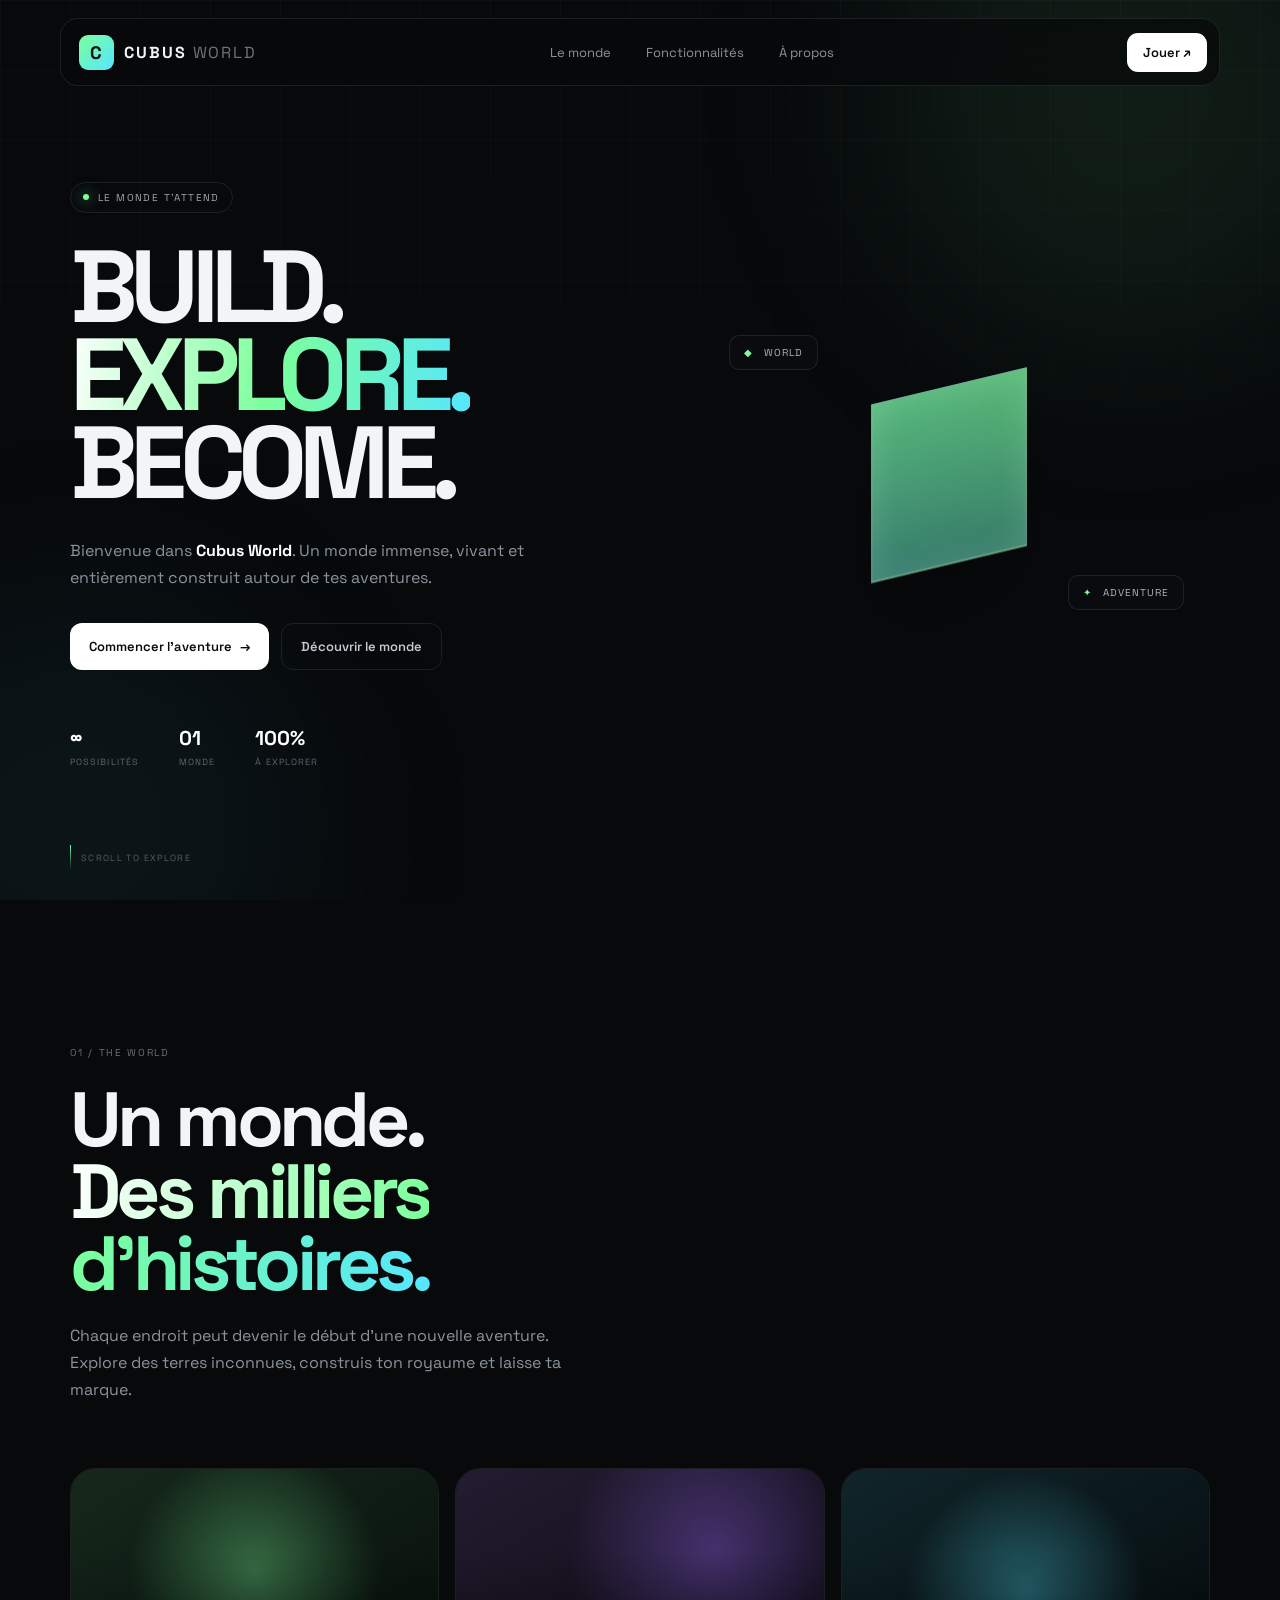
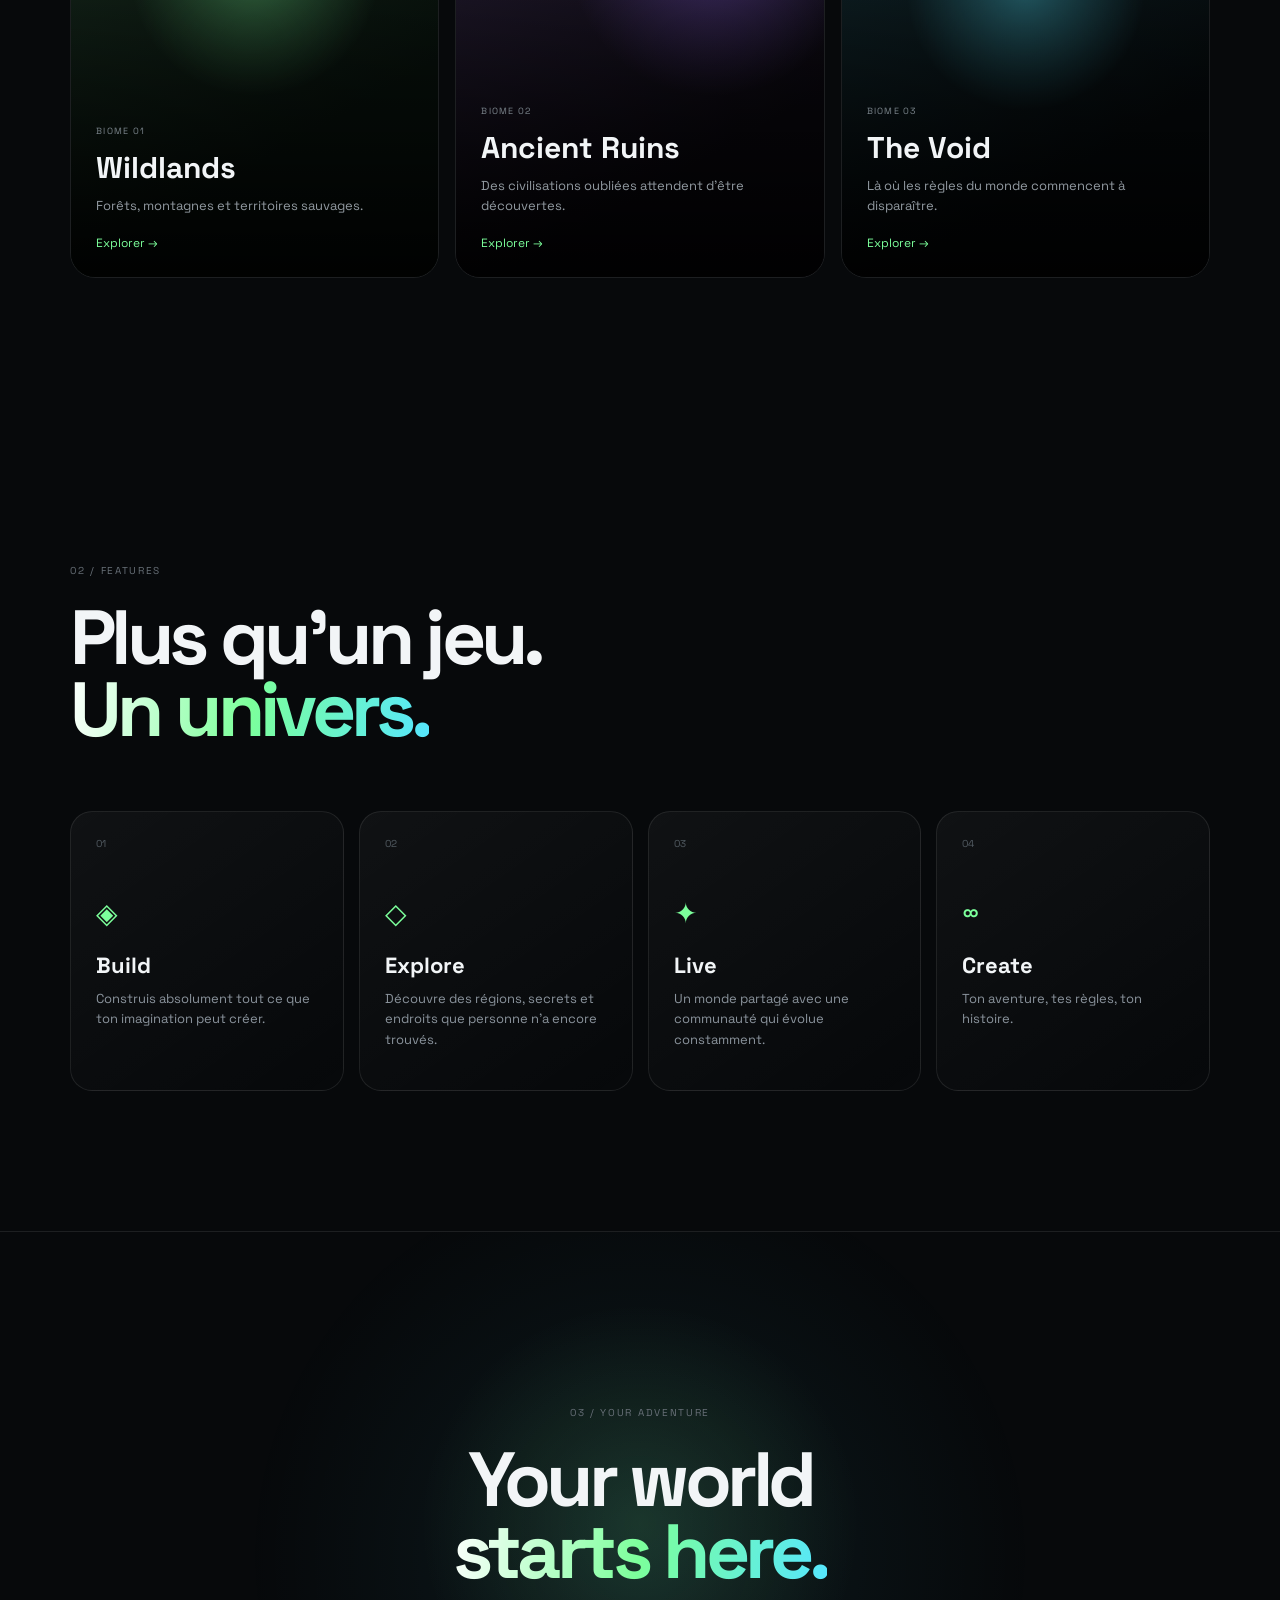
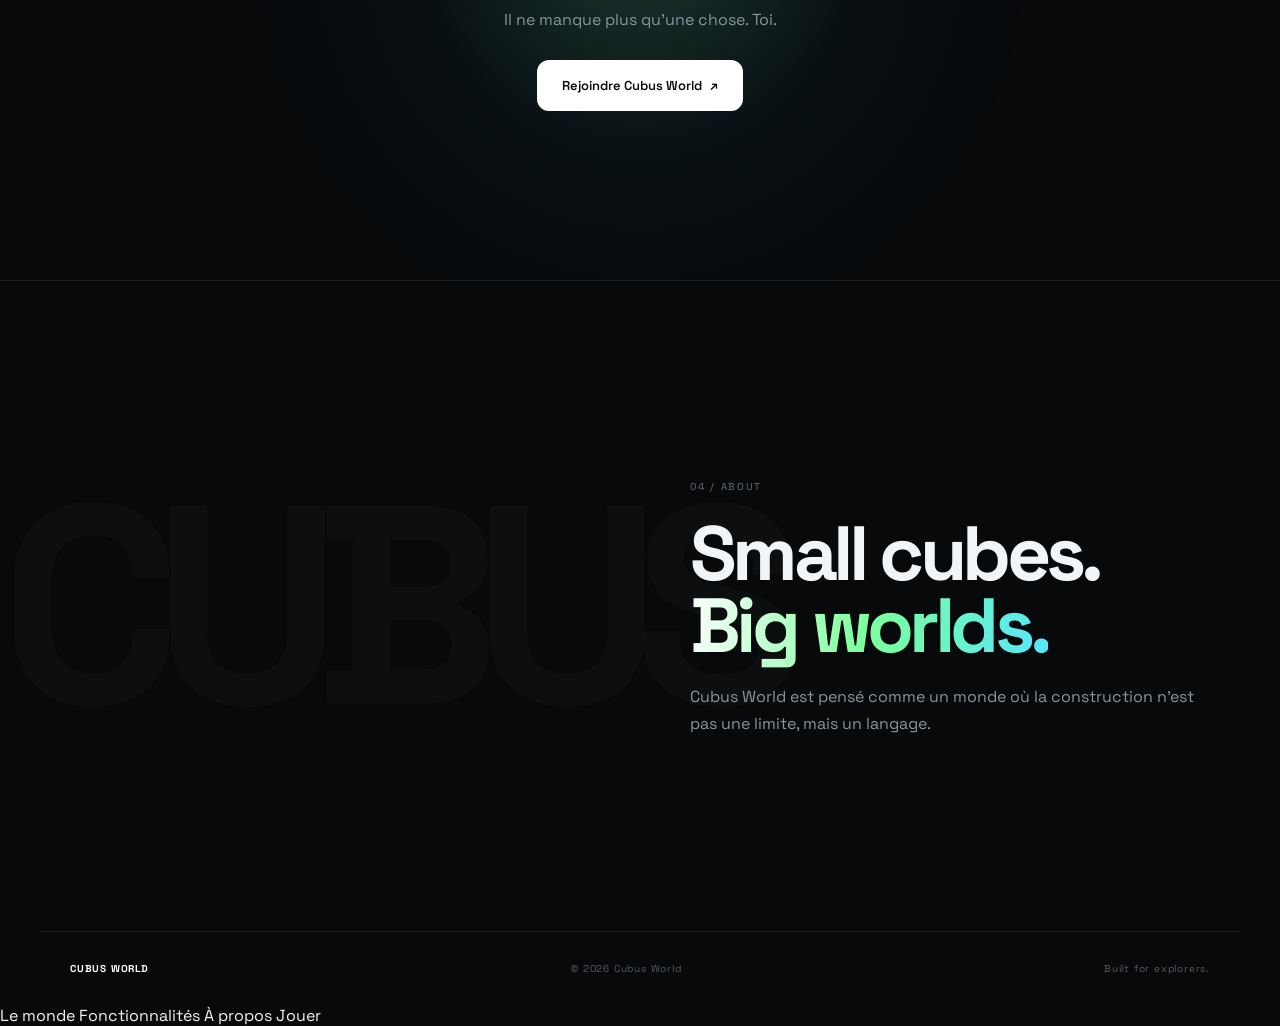
==== index.html @ 2ae65be8 "Revise HTML structure and content for clarity Updated the title and meta description for the website" ====
<!DOCTYPE html>
<html lang="fr">
<head>
    <meta charset="UTF-8">
    <meta name="viewport" content="width=device-width, initial-scale=1.0">

    <title>Cubus World — Un monde à construire</title>
    <meta name="description" content="Cubus World — Construis. Explore. Survis.">

    <link rel="stylesheet" href="style.css">
</head>

<body>

    <!-- Background -->
    <div class="background">
        <div class="grid"></div>
        <div class="glow glow-1"></div>
        <div class="glow glow-2"></div>
        <div class="particles"></div>
    </div>

    <!-- Navigation -->
    <header class="navbar">

        <a href="#home" class="logo">
            <span class="logo-cube">C</span>
            <span>CUBUS<span class="logo-light"> WORLD</span></span>
        </a>

        <nav class="nav-links">
            <a href="#world">Le monde</a>
            <a href="#features">Fonctionnalités</a>
            <a href="#about">À propos</a>
        </nav>

        <a href="#play" class="nav-button">
            Jouer <span>↗</span>
        </a>

        <button class="menu-button" aria-label="Menu">
            <span></span>
            <span></span>
        </button>

    </header>


    <main>

        <!-- HERO -->
        <section id="home" class="hero">

            <div class="hero-content reveal">

                <div class="status">
                    <span></span>
                    LE MONDE T'ATTEND
                </div>

                <h1>
                    BUILD.
                    <br>
                    <span>EXPLORE.</span>
                    <br>
                    BECOME.
                </h1>

                <p>
                    Bienvenue dans <strong>Cubus World</strong>.
                    Un monde immense, vivant et entièrement construit
                    autour de tes aventures.
                </p>

                <div class="hero-buttons">

                    <a href="#play" class="button primary">
                        Commencer l'aventure
                        <span>→</span>
                    </a>

                    <a href="#world" class="button secondary">
                        Découvrir le monde
                    </a>

                </div>

                <div class="hero-stats">

                    <div>
                        <strong>∞</strong>
                        <span>Possibilités</span>
                    </div>

                    <div>
                        <strong>01</strong>
                        <span>Monde</span>
                    </div>

                    <div>
                        <strong>100%</strong>
                        <span>À explorer</span>
                    </div>

                </div>

            </div>


            <!-- 3D-ish CUBE -->
            <div class="hero-object reveal delay">

                <div class="cube">

                    <div class="cube-face front"></div>
                    <div class="cube-face back"></div>
                    <div class="cube-face right"></div>
                    <div class="cube-face left"></div>
                    <div class="cube-face top"></div>
                    <div class="cube-face bottom"></div>

                </div>

                <div class="floating-card card-1">
                    <span>◆</span>
                    WORLD
                </div>

                <div class="floating-card card-2">
                    <span>✦</span>
                    ADVENTURE
                </div>

            </div>


            <div class="scroll">
                <span></span>
                SCROLL TO EXPLORE
            </div>

        </section>


        <!-- WORLD -->
        <section id="world" class="section world">

            <div class="section-heading reveal">

                <span class="kicker">01 / THE WORLD</span>

                <h2>
                    Un monde.
                    <br>
                    <span>Des milliers d'histoires.</span>
                </h2>

                <p>
                    Chaque endroit peut devenir le début d'une nouvelle
                    aventure. Explore des terres inconnues, construis
                    ton royaume et laisse ta marque.
                </p>

            </div>


            <div class="world-grid">

                <article class="world-card forest reveal">

                    <div class="card-overlay"></div>

                    <div class="world-card-content">

                        <span>BIOME 01</span>

                        <h3>Wildlands</h3>

                        <p>
                            Forêts, montagnes et territoires sauvages.
                        </p>

                        <a href="#">
                            Explorer →
                        </a>

                    </div>

                </article>


                <article class="world-card ruins reveal delay">

                    <div class="card-overlay"></div>

                    <div class="world-card-content">

                        <span>BIOME 02</span>

                        <h3>Ancient Ruins</h3>

                        <p>
                            Des civilisations oubliées attendent
                            d'être découvertes.
                        </p>

                        <a href="#">
                            Explorer →
                        </a>

                    </div>

                </article>


                <article class="world-card void reveal">

                    <div class="card-overlay"></div>

                    <div class="world-card-content">

                        <span>BIOME 03</span>

                        <h3>The Void</h3>

                        <p>
                            Là où les règles du monde commencent
                            à disparaître.
                        </p>

                        <a href="#">
                            Explorer →
                        </a>

                    </div>

                </article>

            </div>

        </section>


        <!-- FEATURES -->
        <section id="features" class="section features">

            <div class="section-heading reveal">

                <span class="kicker">02 / FEATURES</span>

                <h2>
                    Plus qu'un jeu.
                    <br>
                    <span>Un univers.</span>
                </h2>

            </div>


            <div class="features-grid">

                <article class="feature reveal">

                    <div class="feature-number">01</div>

                    <div class="feature-icon">◈</div>

                    <h3>Build</h3>

                    <p>
                        Construis absolument tout ce que ton imagination
                        peut créer.
                    </p>

                </article>


                <article class="feature reveal delay">

                    <div class="feature-number">02</div>

                    <div class="feature-icon">◇</div>

                    <h3>Explore</h3>

                    <p>
                        Découvre des régions, secrets et endroits
                        que personne n'a encore trouvés.
                    </p>

                </article>


                <article class="feature reveal">

                    <div class="feature-number">03</div>

                    <div class="feature-icon">✦</div>

                    <h3>Live</h3>

                    <p>
                        Un monde partagé avec une communauté
                        qui évolue constamment.
                    </p>

                </article>


                <article class="feature reveal delay">

                    <div class="feature-number">04</div>

                    <div class="feature-icon">∞</div>

                    <h3>Create</h3>

                    <p>
                        Ton aventure, tes règles, ton histoire.
                    </p>

                </article>

            </div>

        </section>


        <!-- BIG CTA -->
        <section id="play" class="play-section">

            <div class="play-background"></div>

            <div class="play-content reveal">

                <span class="kicker">03 / YOUR ADVENTURE</span>

                <h2>
                    Your world
                    <br>
                    <span>starts here.</span>
                </h2>

                <p>
                    Il ne manque plus qu'une chose.
                    Toi.
                </p>

                <a href="#" class="button primary big">
                    Rejoindre Cubus World
                    <span>↗</span>
                </a>

            </div>

        </section>


        <!-- ABOUT -->
        <section id="about" class="section about">

            <div class="about-big">
                CUBUS
            </div>

            <div class="about-content reveal">

                <span class="kicker">04 / ABOUT</span>

                <h2>
                    Small cubes.
                    <br>
                    <span>Big worlds.</span>
                </h2>

                <p>
                    Cubus World est pensé comme un monde où la
                    construction n'est pas une limite, mais un langage.
                </p>

            </div>

        </section>

    </main>


    <footer>

        <div class="footer-logo">
            CUBUS WORLD
        </div>

        <span>
            © 2026 Cubus World
        </span>

        <span>
            Built for explorers.
        </span>

    </footer>


    <script src="script.js"></script>

</body>
</html>
---- style.css ----
@import url('https://fonts.googleapis.com/css2?family=Space+Grotesk:wght@400;500;600;700&display=swap');

:root {
    --bg: #07090b;
    --surface: #0d1115;
    --surface-2: #12171c;

    --text: #f2f5f7;
    --muted: #8b949d;

    --green: #7cff9b;
    --cyan: #55e6ff;
    --purple: #9b6cff;

    --border: rgba(255,255,255,.09);

    --max: 1200px;
}


* {
    margin: 0;
    padding: 0;
    box-sizing: border-box;
}


html {
    scroll-behavior: smooth;
}


body {
    background: var(--bg);
    color: var(--text);
    font-family: "Space Grotesk", sans-serif;
    overflow-x: hidden;
}


a {
    text-decoration: none;
    color: inherit;
}


/* =========================
   BACKGROUND
========================= */

.background {
    position: fixed;
    inset: 0;
    pointer-events: none;
    z-index: -1;
    overflow: hidden;
}


.grid {
    position: absolute;
    inset: 0;

    background-image:
        linear-gradient(rgba(255,255,255,.025) 1px, transparent 1px),
        linear-gradient(90deg, rgba(255,255,255,.025) 1px, transparent 1px);

    background-size: 70px 70px;

    mask-image: linear-gradient(
        to bottom,
        black,
        transparent 80%
    );
}


.glow {
    position: absolute;
    border-radius: 50%;
    filter: blur(100px);
}


.glow-1 {
    width: 500px;
    height: 500px;

    background: rgba(124,255,155,.08);

    top: -150px;
    right: -100px;

    animation: glowMove 10s ease-in-out infinite;
}


.glow-2 {
    width: 450px;
    height: 450px;

    background: rgba(85,230,255,.06);

    bottom: -150px;
    left: -150px;

    animation: glowMove 13s ease-in-out infinite reverse;
}


/* =========================
   NAVBAR
========================= */

.navbar {
    position: fixed;

    top: 18px;
    left: 50%;

    transform: translateX(-50%);

    width: min(calc(100% - 30px), 1160px);

    height: 68px;

    display: flex;
    align-items: center;
    justify-content: space-between;

    padding: 0 12px 0 18px;

    border: 1px solid var(--border);
    border-radius: 18px;

    background: rgba(7,9,11,.72);

    backdrop-filter: blur(20px);

    z-index: 100;

    transition: .35s;
}


.navbar.scrolled {
    background: rgba(7,9,11,.94);

    box-shadow:
        0 20px 60px rgba(0,0,0,.35);
}


.logo {
    display: flex;
    align-items: center;
    gap: 10px;

    font-weight: 700;
    letter-spacing: .12em;
}


.logo-cube {
    width: 35px;
    height: 35px;

    display: grid;
    place-items: center;

    background: linear-gradient(
        135deg,
        var(--green),
        var(--cyan)
    );

    color: #07100b;

    border-radius: 9px;

    font-size: 18px;

    transform: rotate(0);
    transition: .4s;
}


.logo:hover .logo-cube {
    transform: rotate(90deg) scale(1.08);
}


.logo-light {
    font-weight: 400;
    opacity: .45;
}


.nav-links {
    display: flex;
    gap: 35px;

    font-size: 13px;

    color: var(--muted);
}


.nav-links a {
    transition: .25s;
}


.nav-links a:hover {
    color: white;
}


.nav-button {
    padding: 11px 16px;

    border-radius: 11px;

    background: white;
    color: #080a0c;

    font-size: 13px;
    font-weight: 600;

    transition: .3s;
}


.nav-button:hover {
    transform: translateY(-2px);

    box-shadow:
        0 10px 30px rgba(124,255,155,.15);
}


.menu-button {
    display: none;

    background: none;
    border: none;

    width: 40px;
    height: 40px;
}


.menu-button span {
    display: block;

    width: 23px;
    height: 1px;

    background: white;

    margin: 6px auto;
}


/* =========================
   HERO
========================= */

.hero {
    position: relative;

    min-height: 100svh;

    max-width: var(--max);

    margin: auto;

    display: grid;

    grid-template-columns: 1.05fr .95fr;

    align-items: center;

    gap: 40px;

    padding: 150px 30px 100px;
}


.status {
    display: inline-flex;

    align-items: center;
    gap: 9px;

    padding: 8px 12px;

    border: 1px solid var(--border);

    border-radius: 100px;

    color: #9fa7ae;

    font-size: 10px;

    letter-spacing: .14em;
}


.status span {
    width: 6px;
    height: 6px;

    border-radius: 50%;

    background: var(--green);

    box-shadow:
        0 0 15px var(--green);

    animation: pulse 2s infinite;
}


.hero h1 {
    font-size: clamp(60px, 8vw, 105px);

    line-height: .86;

    letter-spacing: -.075em;

    margin: 30px 0;
}


.hero h1 span {
    background: linear-gradient(
        100deg,
        white,
        var(--green),
        var(--cyan)
    );

    background-clip: text;
    -webkit-background-clip: text;

    color: transparent;
}


.hero-content > p {
    max-width: 530px;

    color: var(--muted);

    line-height: 1.7;

    font-size: 16px;
}


.hero-content strong {
    color: white;
}


.hero-buttons {
    display: flex;

    gap: 12px;

    margin-top: 32px;
}


.button {
    display: inline-flex;

    align-items: center;
    justify-content: center;

    padding: 14px 19px;

    border-radius: 12px;

    font-size: 13px;
    font-weight: 600;

    transition: .35s;
}


.button span {
    margin-left: 8px;
}


.button.primary {
    background: white;
    color: #080a0c;
}


.button.primary:hover {
    transform: translateY(-4px);

    box-shadow:
        0 15px 45px rgba(124,255,155,.16);
}


.button.secondary {
    border: 1px solid var(--border);

    color: #c4c9ce;
}


.button.secondary:hover {
    background: rgba(255,255,255,.05);

    transform: translateY(-4px);
}


.hero-stats {
    display: flex;

    gap: 40px;

    margin-top: 55px;
}


.hero-stats div {
    display: flex;
    flex-direction: column;
}


.hero-stats strong {
    font-size: 20px;
}


.hero-stats span {
    color: #5d666e;

    font-size: 9px;

    text-transform: uppercase;

    letter-spacing: .12em;

    margin-top: 5px;
}


/* =========================
   CUBE
========================= */

.hero-object {
    position: relative;

    display: grid;
    place-items: center;

    min-height: 500px;
}


.cube {
    width: 190px;
    height: 190px;

    position: relative;

    transform-style: preserve-3d;

    transform: rotateX(-20deg) rotateY(35deg);

    animation: cubeFloat 7s ease-in-out infinite;

    filter:
        drop-shadow(0 50px 50px rgba(0,0,0,.5));
}


.cube-face {
    position: absolute;

    width: 190px;
    height: 190px;

    border: 1px solid rgba(255,255,255,.18);

    background:
        linear-gradient(
            135deg,
            rgba(124,255,155,.55),
            rgba(85,230,255,.2)
        );

    box-shadow:
        inset 0 0 40px rgba(255,255,255,.08);
}


.front {
    transform: translateZ(95px);
}


.back {
    transform: rotateY(180deg) translateZ(95px);
}


.right {
    transform: rotateY(90deg) translateZ(95px);
}


.left {
    transform: rotateY(-90deg) translateZ(95px);
}


.top {
    transform: rotateX(90deg) translateZ(95px);
}


.bottom {
    transform: rotateX(-90deg) translateZ(95px);
}


.floating-card {
    position: absolute;

    padding: 10px 14px;

    border: 1px solid var(--border);

    border-radius: 10px;

    background: rgba(10,13,16,.8);

    backdrop-filter: blur(15px);

    font-size: 10px;

    letter-spacing: .1em;

    color: #aeb5bb;
}


.floating-card span {
    color: var(--green);

    margin-right: 7px;
}


.card-1 {
    top: 22%;
    left: 8%;

    animation: float 5s infinite;
}


.card-2 {
    bottom: 23%;
    right: 5%;

    animation: float 6s .5s infinite reverse;
}


.scroll {
    position: absolute;

    bottom: 30px;
    left: 30px;

    display: flex;
    align-items: center;
    gap: 10px;

    font-size: 9px;

    letter-spacing: .15em;

    color: #555d64;
}


.scroll span {
    width: 1px;
    height: 25px;

    background: linear-gradient(
        var(--green),
        transparent
    );

    animation: scroll 2s infinite;
}


/* =========================
   SECTIONS
========================= */

.section {
    max-width: var(--max);

    margin: auto;

    padding: 140px 30px;
}


.kicker {
    color: #687078;

    font-size: 10px;

    letter-spacing: .17em;
}


.section-heading {
    max-width: 650px;
}


.section-heading h2,
.about h2,
.play-content h2 {
    font-size: clamp(45px, 6vw, 78px);

    line-height: .94;

    letter-spacing: -.06em;

    margin: 22px 0;
}


.section-heading h2 span,
.about h2 span,
.play-content h2 span {
    background: linear-gradient(
        100deg,
        white,
        var(--green),
        var(--cyan)
    );

    background-clip: text;
    -webkit-background-clip: text;

    color: transparent;
}


.section-heading p,
.about-content p {
    color: var(--muted);

    line-height: 1.7;

    max-width: 530px;
}


/* =========================
   WORLD CARDS
========================= */

.world-grid {
    display: grid;

    grid-template-columns:
        repeat(3, 1fr);

    gap: 16px;

    margin-top: 65px;
}


.world-card {
    position: relative;

    min-height: 410px;

    border-radius: 25px;

    overflow: hidden;

    border: 1px solid var(--border);

    transition:
        transform .5s,
        border-color .5s;
}


.world-card:hover {
    transform: translateY(-10px);

    border-color: rgba(124,255,155,.3);
}


.world-card::before {
    content: "";

    position: absolute;
    inset: 0;

    background-size: cover;

    background-position: center;

    transition: transform 1s;
}


.world-card:hover::before {
    transform: scale(1.08);
}


.forest::before {
    background:
        radial-gradient(
            circle at 50% 25%,
            rgba(124,255,155,.35),
            transparent 35%
        ),
        linear-gradient(
            150deg,
            #16281c,
            #07100b 65%
        );
}


.ruins::before {
    background:
        radial-gradient(
            circle at 70% 20%,
            rgba(155,108,255,.35),
            transparent 35%
        ),
        linear-gradient(
            150deg,
            #241c31,
            #09070d 70%
        );
}


.void::before {
    background:
        radial-gradient(
            circle at 50% 30%,
            rgba(85,230,255,.35),
            transparent 35%
        ),
        linear-gradient(
            150deg,
            #10252a,
            #05090b 70%
        );
}


.card-overlay {
    position: absolute;
    inset: 0;

    background:
        linear-gradient(
            transparent 20%,
            rgba(0,0,0,.9)
        );
}


.world-card-content {
    position: absolute;

    left: 25px;
    right: 25px;
    bottom: 25px;
}


.world-card-content > span {
    font-size: 9px;

    color: #7b858c;

    letter-spacing: .14em;
}


.world-card h3 {
    font-size: 30px;

    margin: 9px 0;
}


.world-card p {
    color: #929aa1;

    font-size: 13px;

    line-height: 1.5;
}


.world-card a {
    display: inline-block;

    margin-top: 20px;

    font-size: 12px;

    color: var(--green);
}


/* =========================
   FEATURES
========================= */

.features-grid {
    display: grid;

    grid-template-columns:
        repeat(4, 1fr);

    gap: 15px;

    margin-top: 65px;
}


.feature {
    min-height: 280px;

    padding: 25px;

    border: 1px solid var(--border);

    border-radius: 22px;

    background:
        linear-gradient(
            145deg,
            rgba(255,255,255,.04),
            transparent
        );

    transition: .45s;

    position: relative;

    overflow: hidden;
}


.feature:hover {
    transform: translateY(-8px);

    background:
        linear-gradient(
            145deg,
            rgba(124,255,155,.07),
            transparent
        );
}


.feature-number {
    color: #525b62;

    font-size: 10px;
}


.feature-icon {
    font-size: 28px;

    color: var(--green);

    margin: 45px 0 20px;
}


.feature h3 {
    font-size: 22px;

    margin-bottom: 10px;
}


.feature p {
    color: var(--muted);

    font-size: 13px;

    line-height: 1.6;
}


/* =========================
   PLAY SECTION
========================= */

.play-section {
    position: relative;

    min-height: 650px;

    display: grid;
    place-items: center;

    text-align: center;

    overflow: hidden;

    border-top: 1px solid var(--border);
    border-bottom: 1px solid var(--border);
}


.play-background {
    position: absolute;
    inset: 0;

    background:
        radial-gradient(
            circle at 50% 45%,
            rgba(124,255,155,.13),
            transparent 30%
        ),
        radial-gradient(
            circle at 50% 50%,
            rgba(85,230,255,.08),
            transparent 55%
        );
}


.play-content {
    position: relative;

    z-index: 2;
}


.play-content p {
    color: var(--muted);

    margin-bottom: 30px;
}


.big {
    padding: 17px 25px;
}


/* =========================
   ABOUT
========================= */

.about {
    min-height: 650px;

    position: relative;

    display: flex;

    align-items: center;
}


.about-big {
    position: absolute;

    left: -40px;

    font-size: clamp(120px, 22vw, 300px);

    font-weight: 700;

    letter-spacing: -.1em;

    color: rgba(255,255,255,.025);

    pointer-events: none;
}


.about-content {
    position: relative;

    margin-left: auto;

    max-width: 520px;
}


/* =========================
   FOOTER
========================= */

footer {
    max-width: var(--max);

    margin: auto;

    padding: 30px;

    border-top: 1px solid var(--border);

    display: flex;

    justify-content: space-between;

    color: #555d64;

    font-size: 10px;

    letter-spacing: .08em;
}


.footer-logo {
    color: white;

    font-weight: 700;
}


/* =========================
   REVEAL
========================= */

.reveal {
    opacity: 0;

    transform:
        translateY(35px);

    transition:
        opacity .9s cubic-bezier(.2,.7,.2,1),
        transform .9s cubic-bezier(.2,.7,.2,1);
}


.reveal.visible {
    opacity: 1;

    transform: none;
}


.delay {
    transition-delay: .18s;
}


/* =========================
   ANIMATIONS
========================= */

@keyframes float {

    0%,100% {
        transform: translateY(0);
    }

    50% {
        transform: translateY(-14px);
    }

}


@keyframes cubeFloat {

    0%,100% {
        transform:
            rotateX(-20deg)
            rotateY(35deg)
            translateY(0);
    }

    50% {
        transform:
            rotateX(-25deg)
            rotateY(55deg)
            translateY(-18px);
    }

}


@keyframes pulse {

    50% {
        opacity: .3;

        box-shadow:
            0 0 5px var(--green);
    }

}


@keyframes glowMove {

    50% {
        transform:
            translate(50px,-30px)
            scale(1.1);
    }

}


@keyframes scroll {

    50% {
        height: 8px;

        opacity: .3;
    }

}


/* =========================
   TABLET
========================= */

@media (max-width: 900px) {

    .nav-links {
        display: none;
    }


    .nav-button {
        display: none;
    }


    .menu-button {
        display: block;
    }


    .hero {
        grid-template-columns: 1fr;

        text-align: center;

        padding-top: 150px;
    }


    .hero-content > p {
        margin: auto;
    }


    .hero-buttons {
        justify-content: center;
    }


    .hero-stats {
        justify-content: center;
    }


    .hero-object {
        min-height: 400px;
    }


    .world-grid {
        grid-template-columns: 1fr 1fr;
    }


    .world-card:last-child {
        grid-column: 1 / -1;
    }


    .features-grid {
        grid-template-columns: 1fr 1fr;
    }

}


/* =========================
   MOBILE
========================= */

@media (max-width: 600px) {

    .navbar {
        top: 10px;

        width:
            calc(100% - 20px);

        height: 62px;
    }


    .hero {
        padding:
            130px
            20px
            80px;
    }


    .hero h1 {
        font-size: 58px;
    }


    .hero-buttons {
        flex-direction: column;
    }


    .hero-buttons .button {
        width: 100%;
    }


    .hero-stats {
        gap: 20px;
    }


    .hero-object {
        min-height: 350px;
    }


    .cube {
        width: 140px;
        height: 140px;
    }


    .cube-face {
        width: 140px;
        height: 140px;
    }


    .front {
        transform: translateZ(70px);
    }


    .back {
        transform:
            rotateY(180deg)
            translateZ(70px);
    }


    .right {
        transform:
            rotateY(90deg)
            translateZ(70px);
    }


    .left {
        transform:
            rotateY(-90deg)
            translateZ(70px);
    }


    .top {
        transform:
            rotateX(90deg)
            translateZ(70px);
    }


    .bottom {
        transform:
            rotateX(-90deg)
            translateZ(70px);
    }


    .floating-card {
        display: none;
    }


    .section {
        padding:
            100px
            20px;
    }


    .world-grid {
        grid-template-columns: 1fr;
    }


    .world-card:last-child {
        grid-column: auto;
    }


    .features-grid {
        grid-template-columns: 1fr;
    }


    .feature {
        min-height: 240px;
    }


    .play-section {
        min-height: 550px;

        padding: 30px;
    }


    .about {
        min-height: 550px;
    }


    .about-big {
        left: -20px;

        top: 15%;

        font-size: 28vw;
    }


    footer {
        margin: 0 20px;

        flex-wrap: wrap;

        gap: 12px;
    }

}


/* ACCESSIBILITY */

@media (prefers-reduced-motion: reduce) {

    *,
    *::before,
    *::after {
        animation-duration: .01ms !important;

        animation-iteration-count: 1 !important;

        scroll-behavior: auto !important;

        transition-duration: .01ms !important;
    }

}
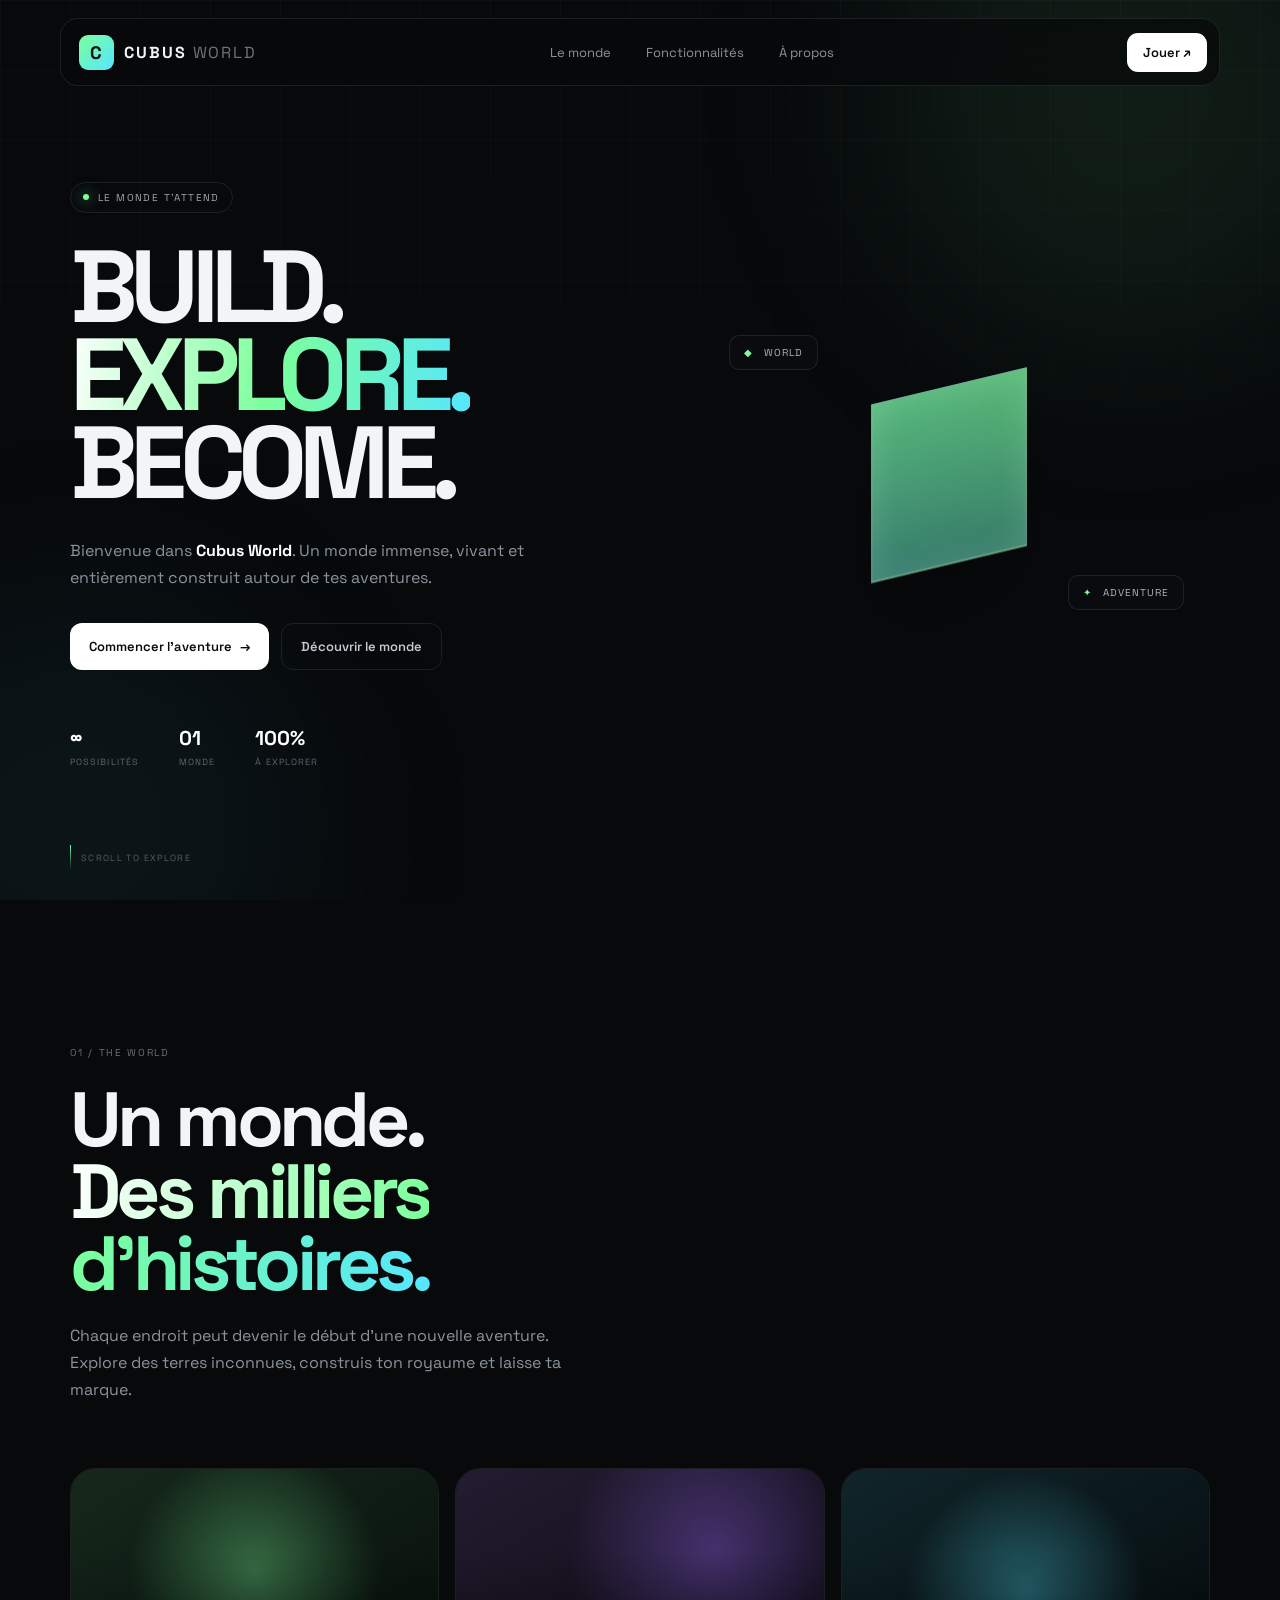
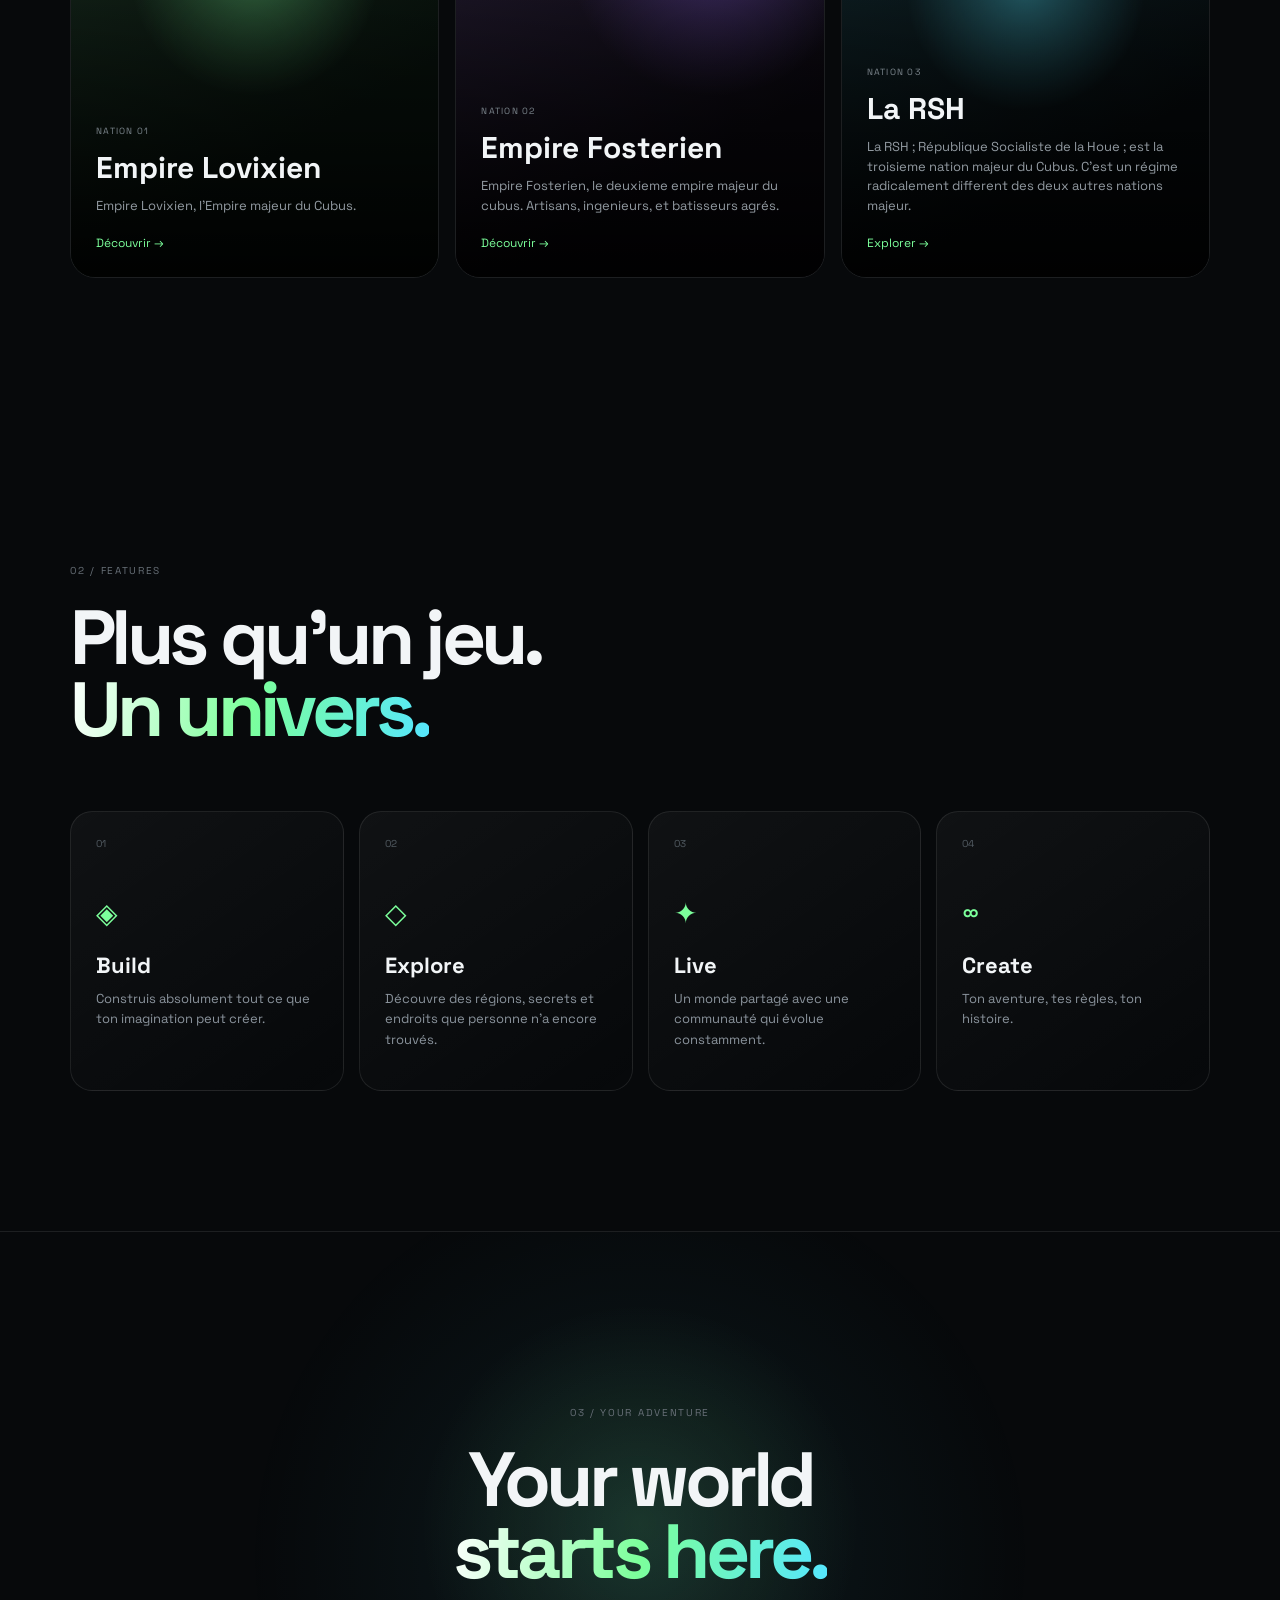
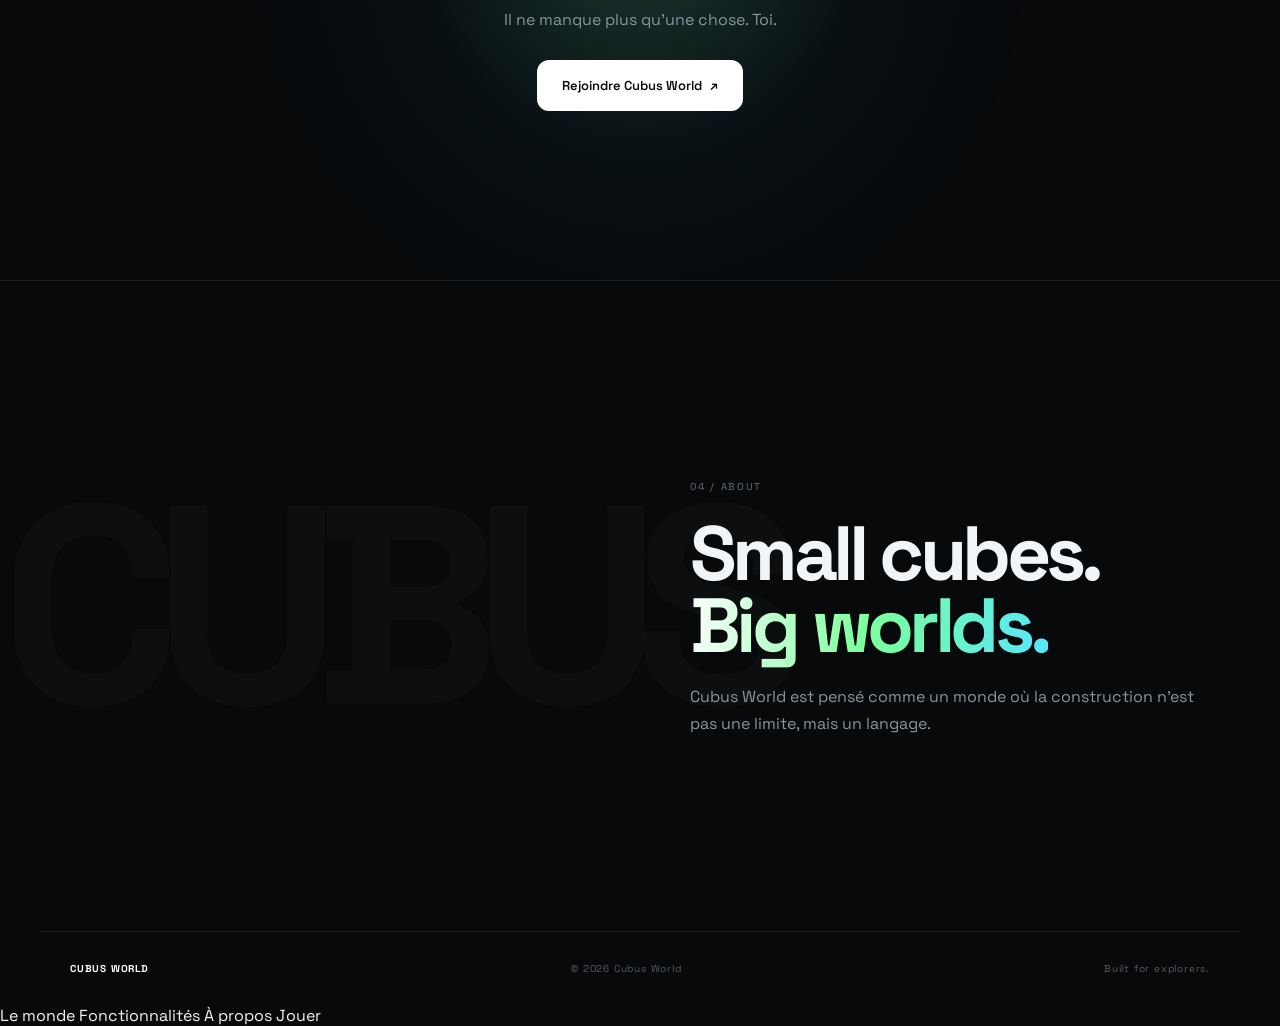
==== commit bbff7579: "Revise world card content for nations Updated nation names, titles, and descriptions for world cards" ====
--- a/index.html
+++ b/index.html
@@ -172,16 +172,16 @@
 
                     <div class="world-card-content">
 
-                        <span>BIOME 01</span>
-
-                        <h3>Wildlands</h3>
+                        <span>NATION 01</span>
+
+                        <h3>Empire Lovixien</h3>
 
                         <p>
-                            Forêts, montagnes et territoires sauvages.
+                            Empire Lovixien, l'Empire majeur du Cubus.
                         </p>
 
                         <a href="#">
-                            Explorer →
+                            Découvrir →
                         </a>
 
                     </div>
@@ -195,17 +195,17 @@
 
                     <div class="world-card-content">
 
-                        <span>BIOME 02</span>
-
-                        <h3>Ancient Ruins</h3>
+                        <span>NATION 02</span>
+
+                        <h3>Empire Fosterien</h3>
 
                         <p>
-                            Des civilisations oubliées attendent
-                            d'être découvertes.
+                            Empire Fosterien, le deuxieme empire majeur du cubus.
+                            Artisans, ingenieurs, et batisseurs agrés.
                         </p>
 
                         <a href="#">
-                            Explorer →
+                            Découvrir →
                         </a>
 
                     </div>
@@ -219,13 +219,14 @@
 
                     <div class="world-card-content">
 
-                        <span>BIOME 03</span>
-
-                        <h3>The Void</h3>
+                        <span>NATION 03</span>
+
+                        <h3>La RSH</h3>
 
                         <p>
-                            Là où les règles du monde commencent
-                            à disparaître.
+                            La RSH ; République Socialiste de la Houe ; est la troisieme nation
+                            majeur du Cubus. C'est un régime radicalement different des deux
+                            autres nations majeur.
                         </p>
 
                         <a href="#">
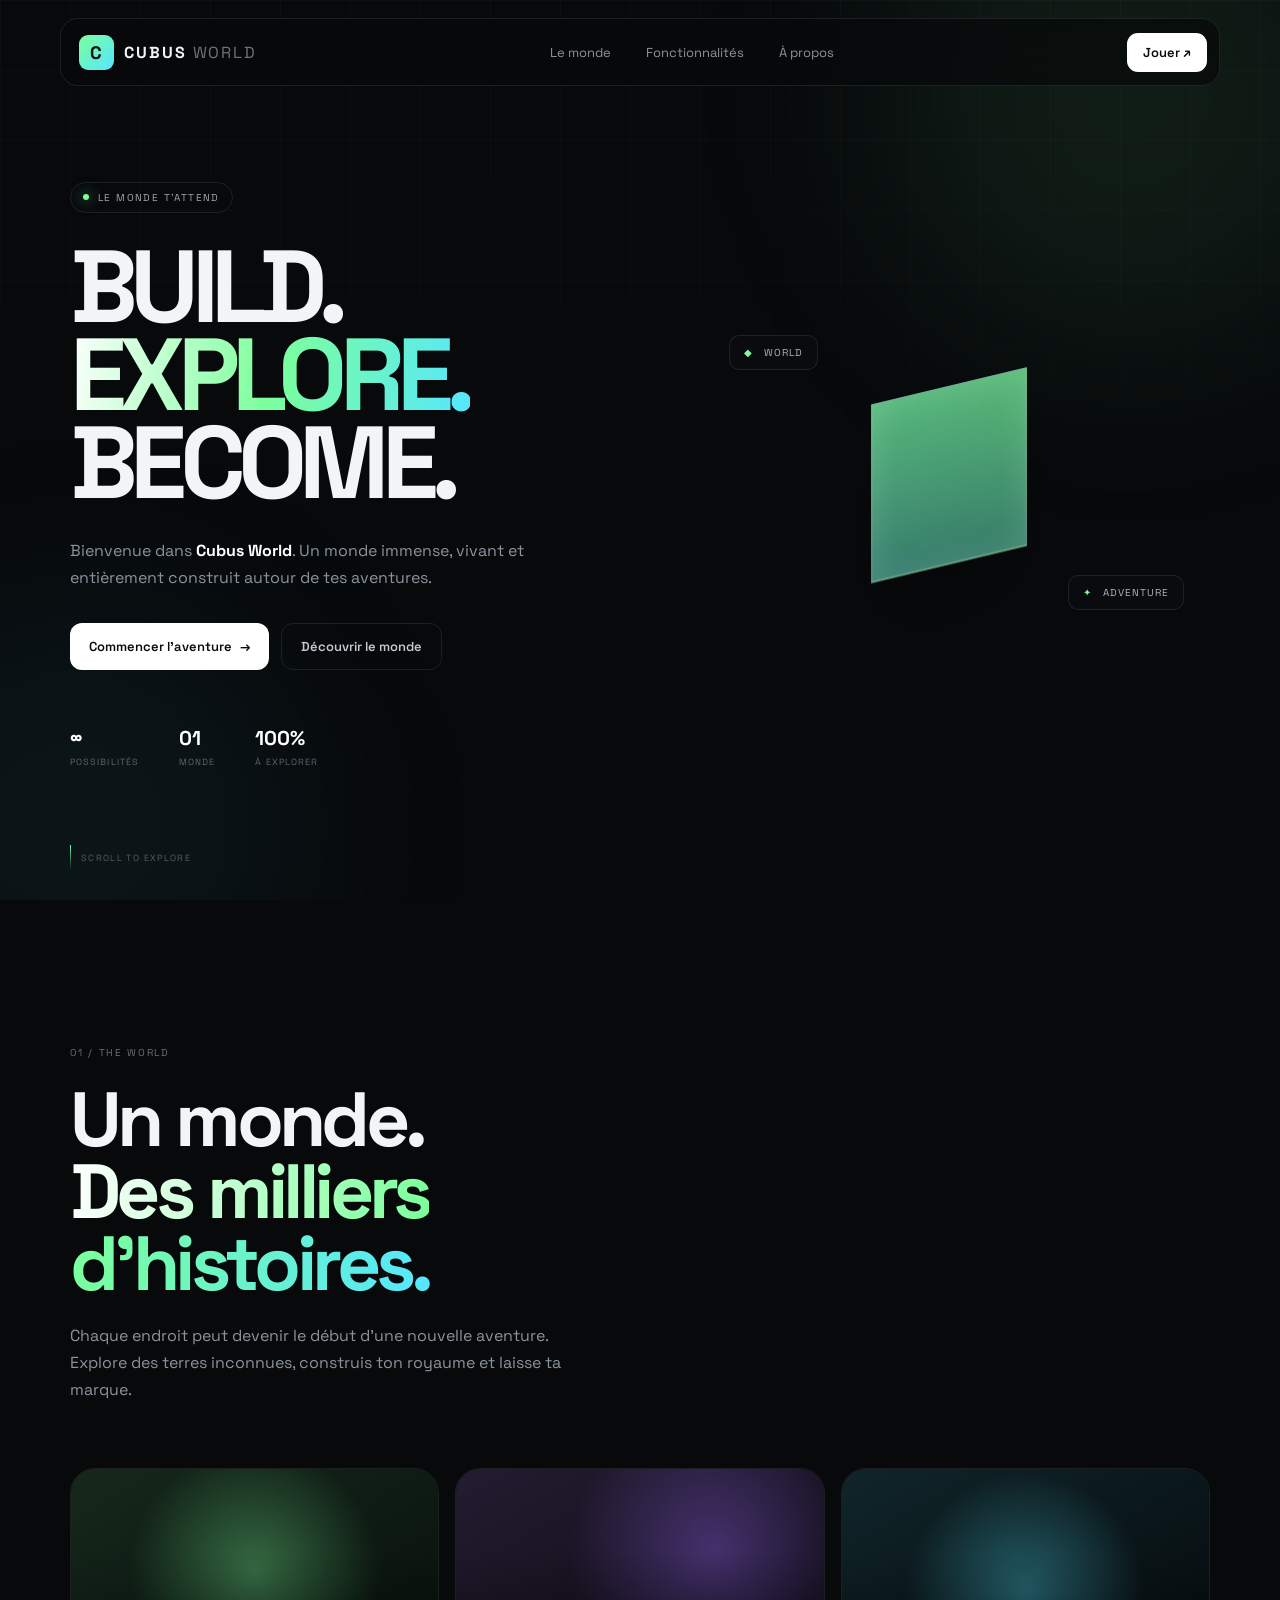
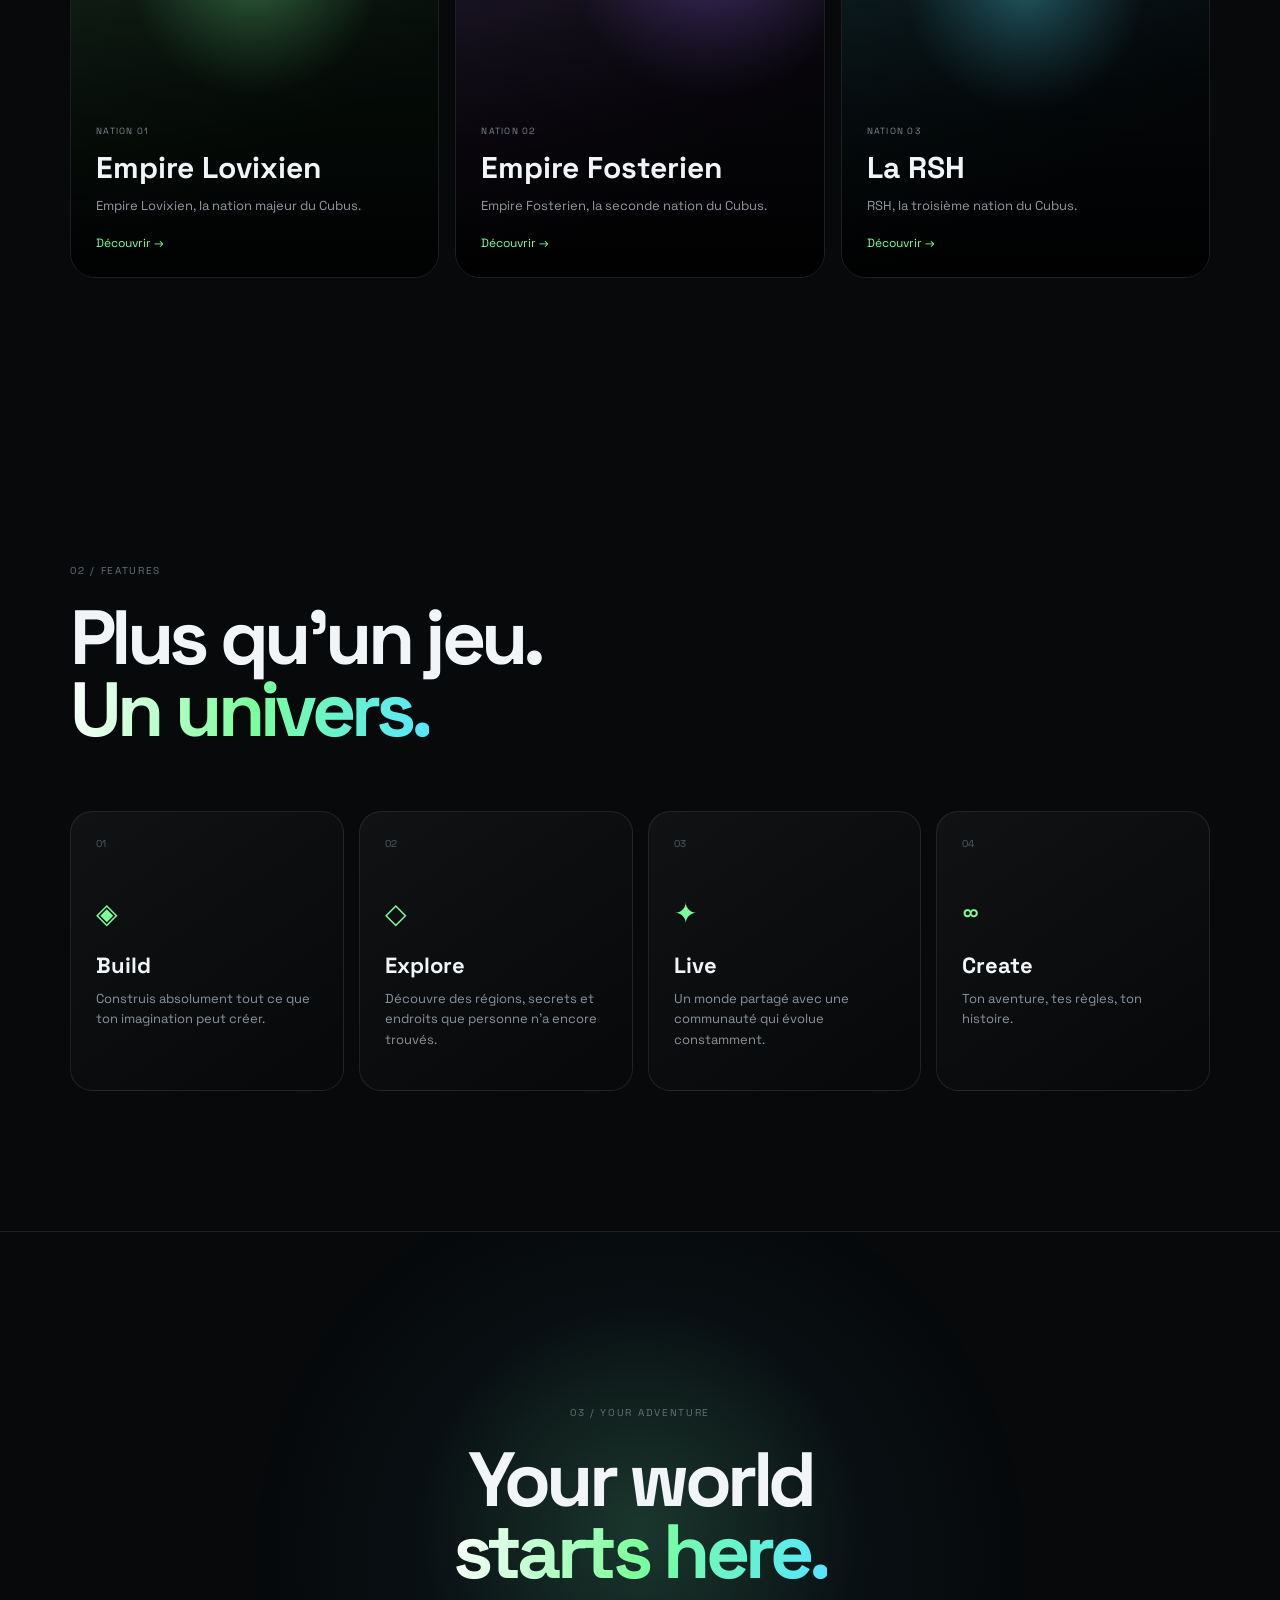
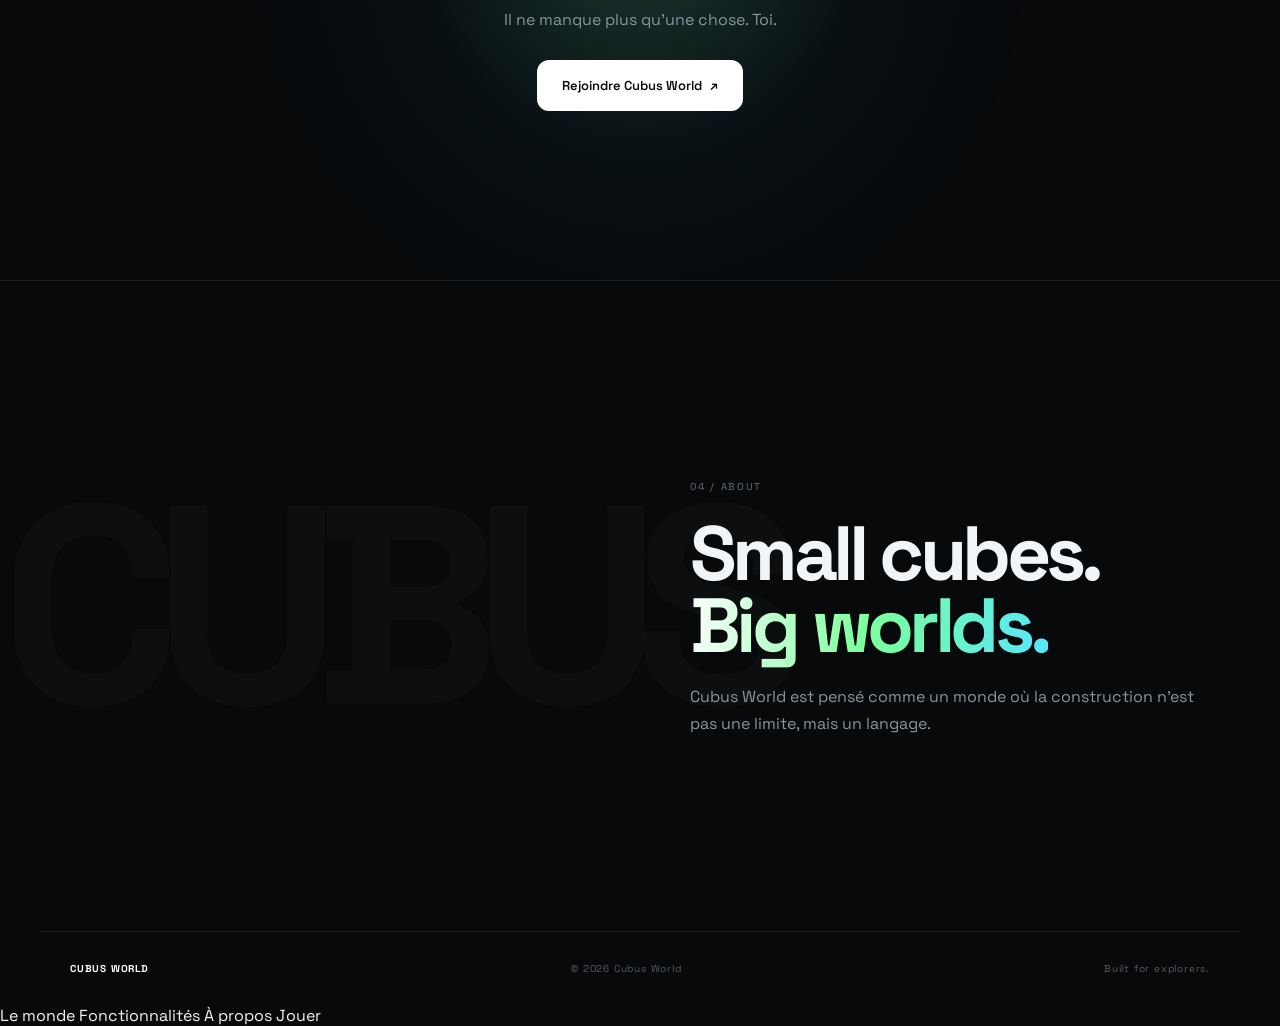
==== commit 6a1e05d4: "Update descriptions of empires in index.html" ====
--- a/index.html
+++ b/index.html
@@ -177,7 +177,7 @@
                         <h3>Empire Lovixien</h3>
 
                         <p>
-                            Empire Lovixien, l'Empire majeur du Cubus.
+                            Empire Lovixien, la nation majeur du Cubus.
                         </p>
 
                         <a href="#">
@@ -200,8 +200,7 @@
                         <h3>Empire Fosterien</h3>
 
                         <p>
-                            Empire Fosterien, le deuxieme empire majeur du cubus.
-                            Artisans, ingenieurs, et batisseurs agrés.
+                            Empire Fosterien, la seconde nation du Cubus.
                         </p>
 
                         <a href="#">
@@ -224,13 +223,11 @@
                         <h3>La RSH</h3>
 
                         <p>
-                            La RSH ; République Socialiste de la Houe ; est la troisieme nation
-                            majeur du Cubus. C'est un régime radicalement different des deux
-                            autres nations majeur.
+                            RSH, la troisième nation du Cubus.
                         </p>
 
                         <a href="#">
-                            Explorer →
+                            Découvrir →
                         </a>
 
                     </div>
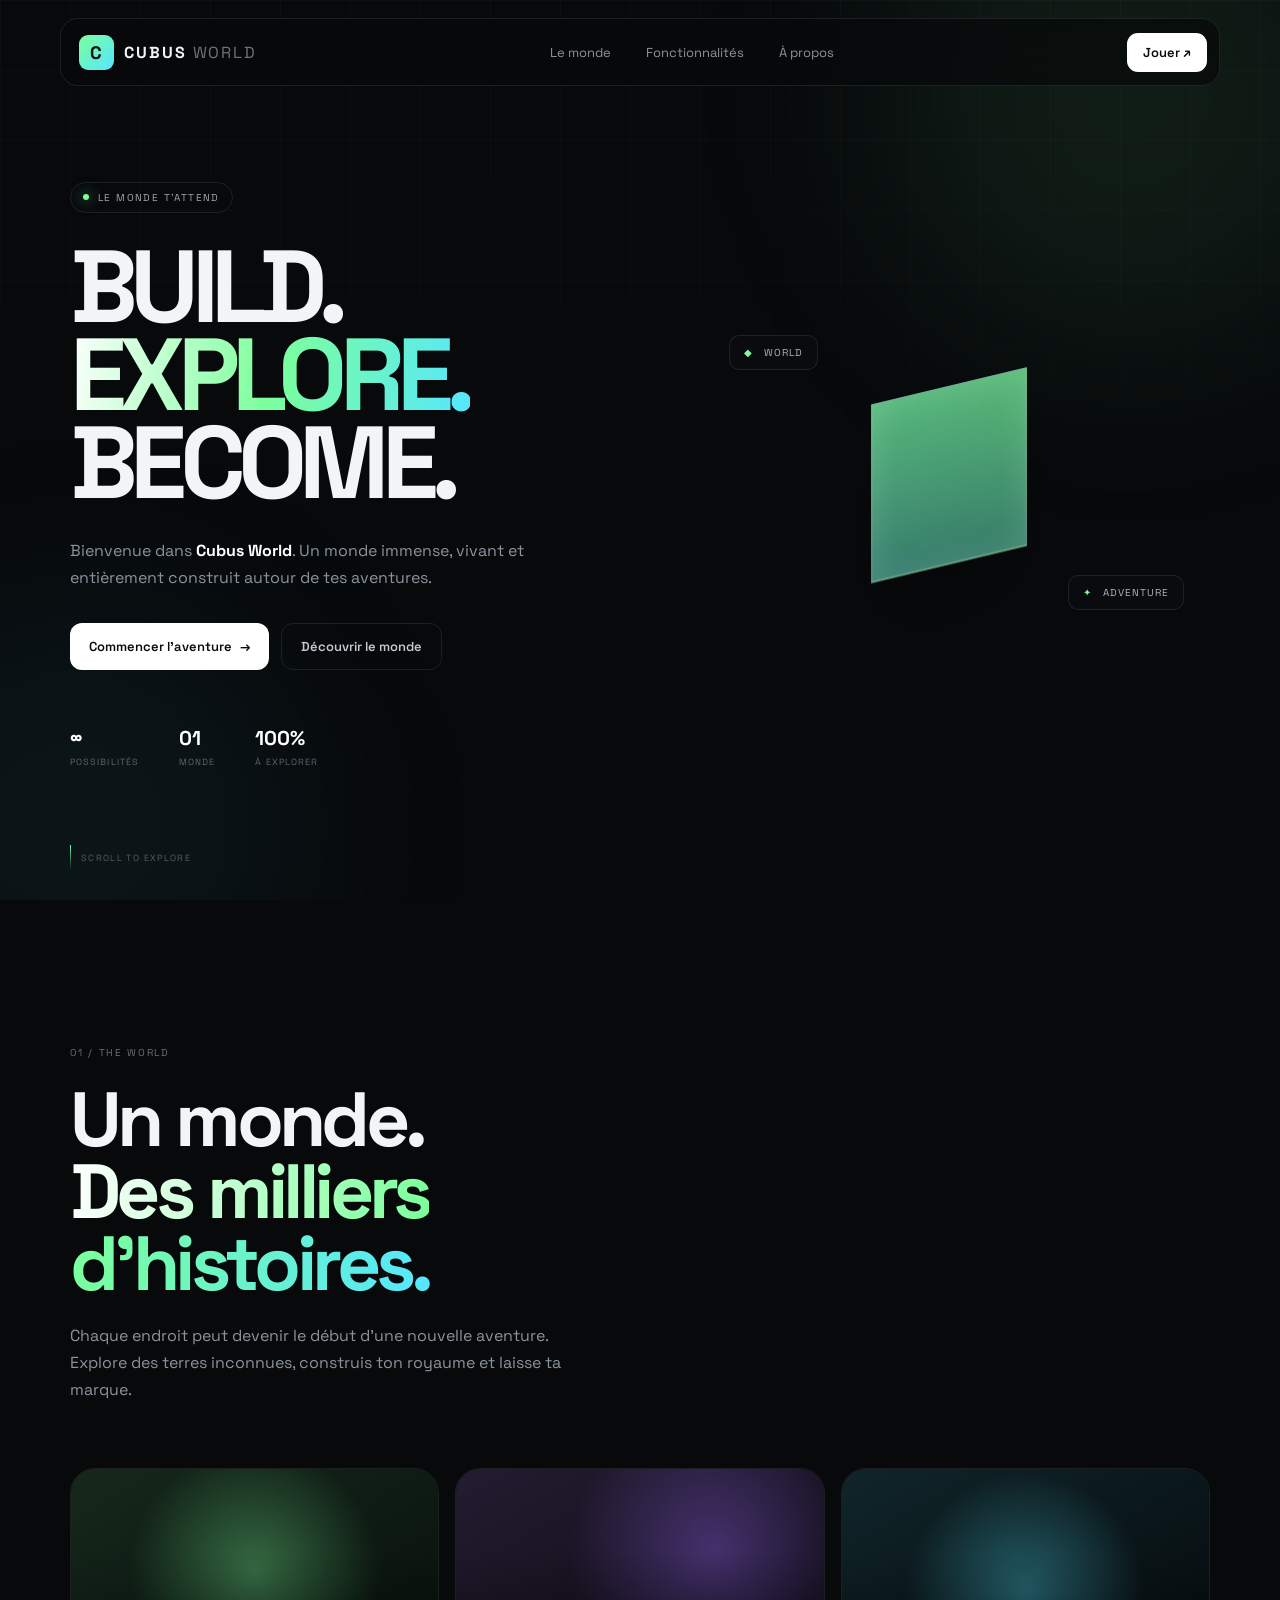
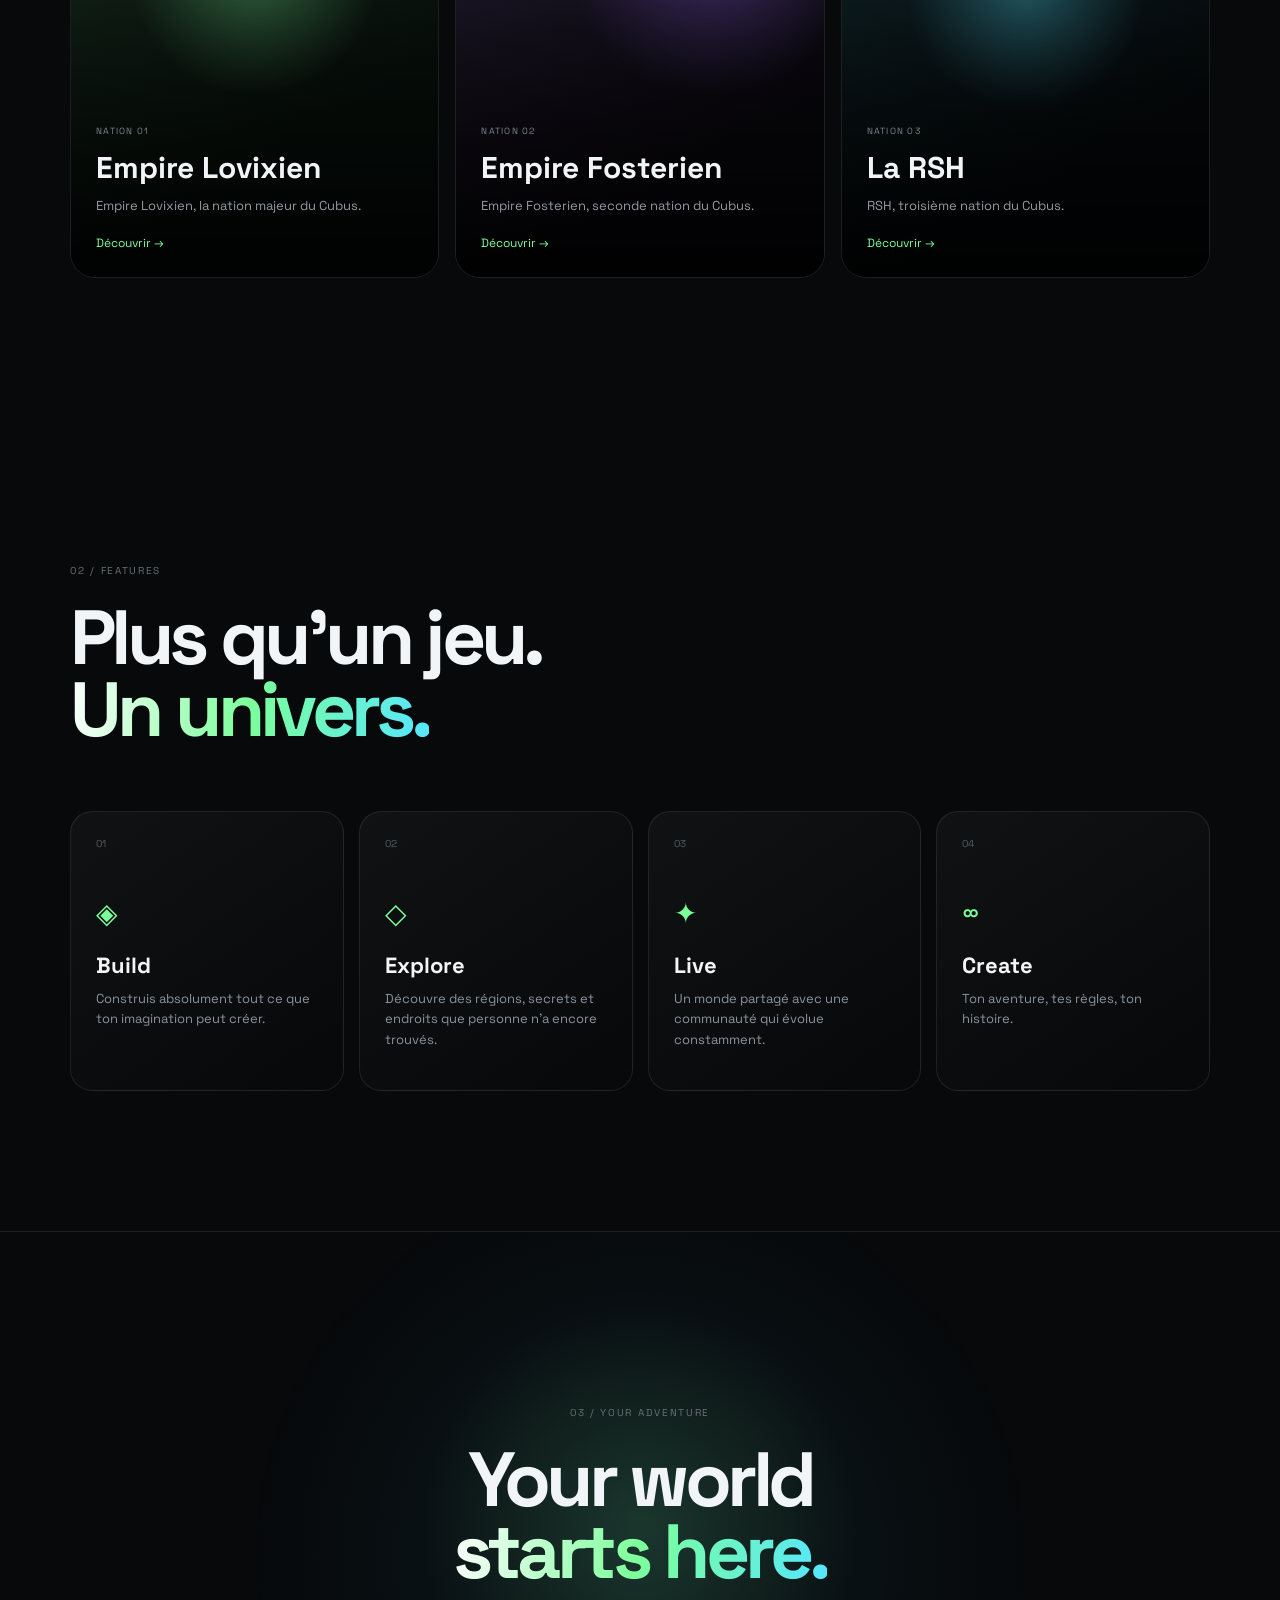
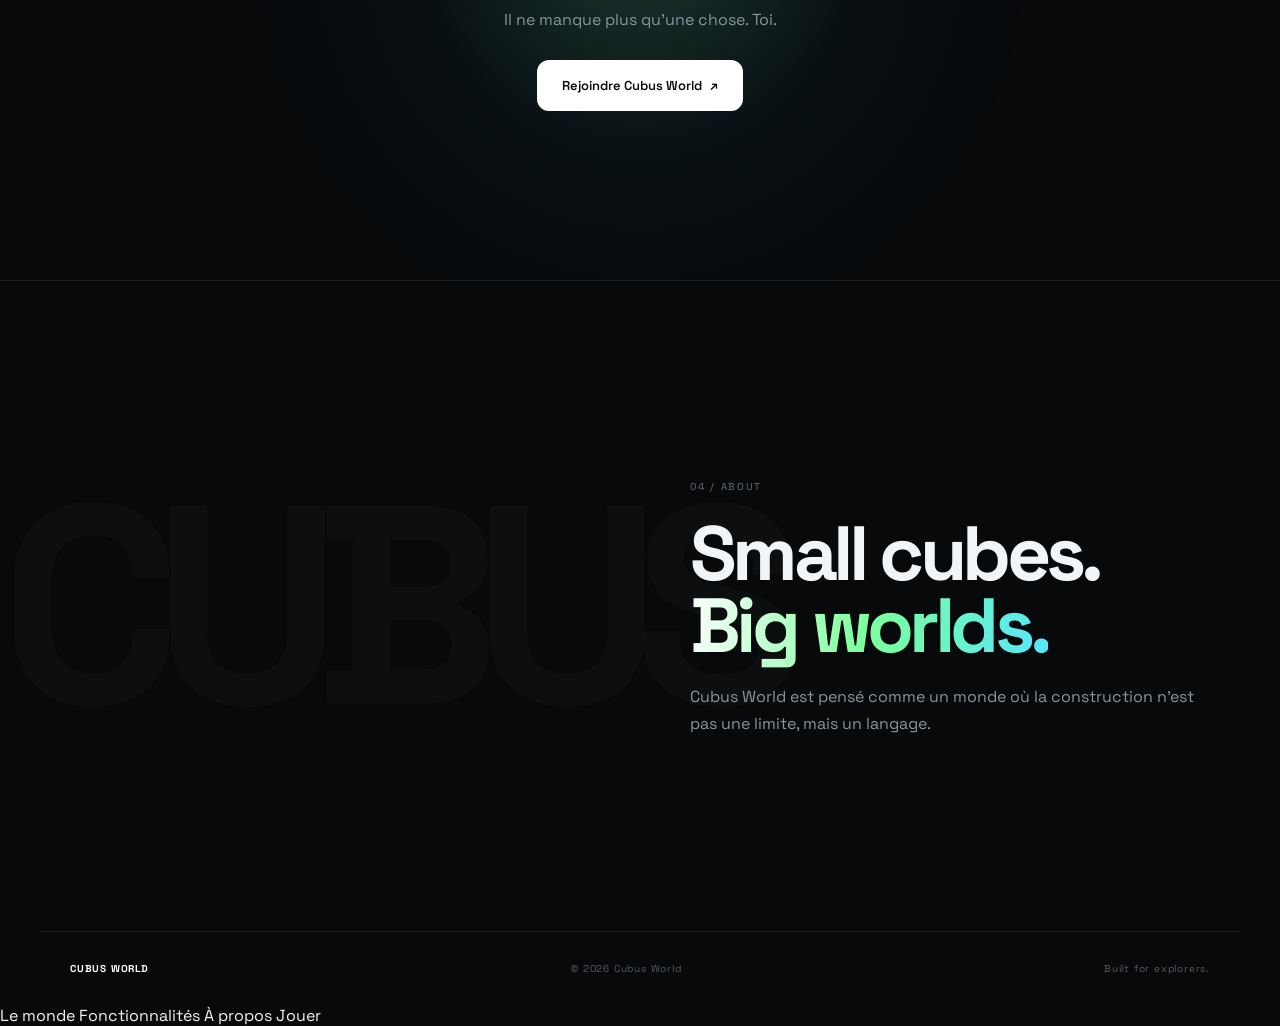
==== commit f65ab335: "Remove 'la' from nation descriptions in index.html" ====
--- a/index.html
+++ b/index.html
@@ -200,7 +200,7 @@
                         <h3>Empire Fosterien</h3>
 
                         <p>
-                            Empire Fosterien, la seconde nation du Cubus.
+                            Empire Fosterien, seconde nation du Cubus.
                         </p>
 
                         <a href="#">
@@ -223,7 +223,7 @@
                         <h3>La RSH</h3>
 
                         <p>
-                            RSH, la troisième nation du Cubus.
+                            RSH, troisième nation du Cubus.
                         </p>
 
                         <a href="#">
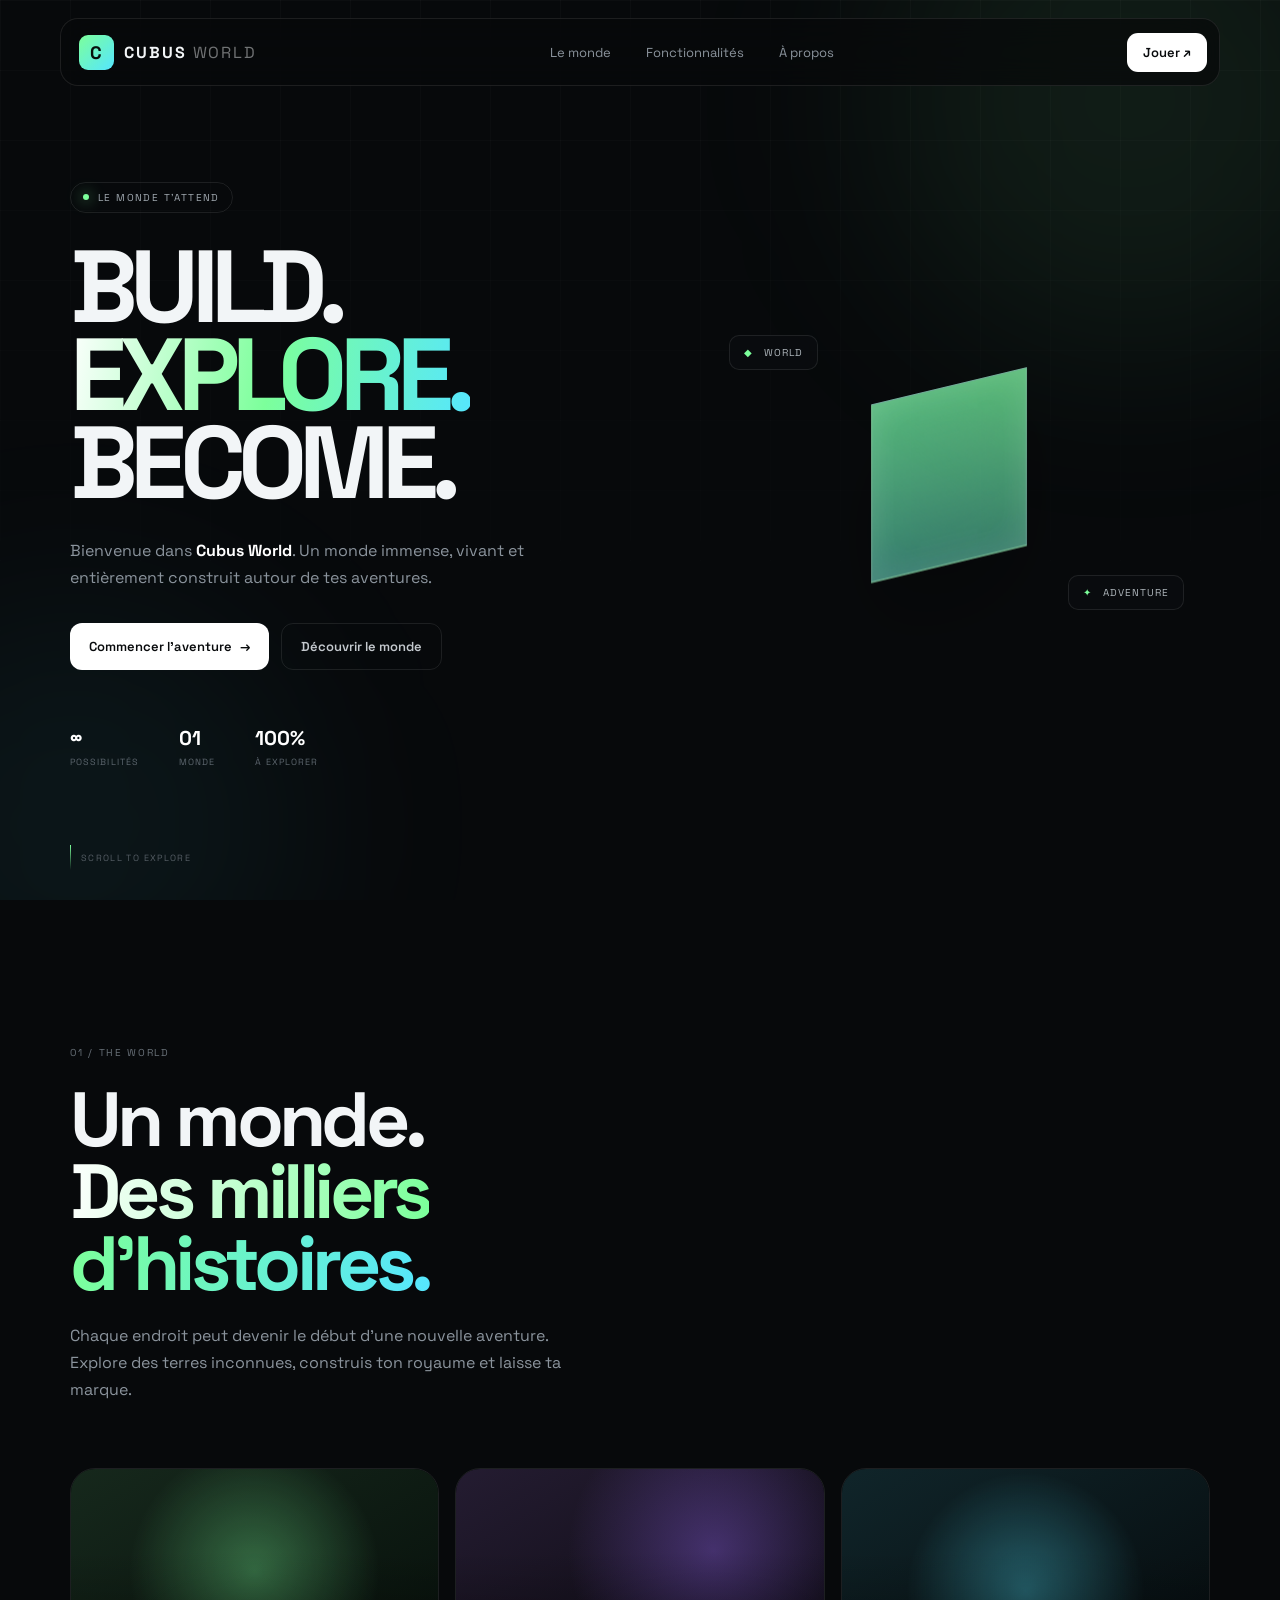
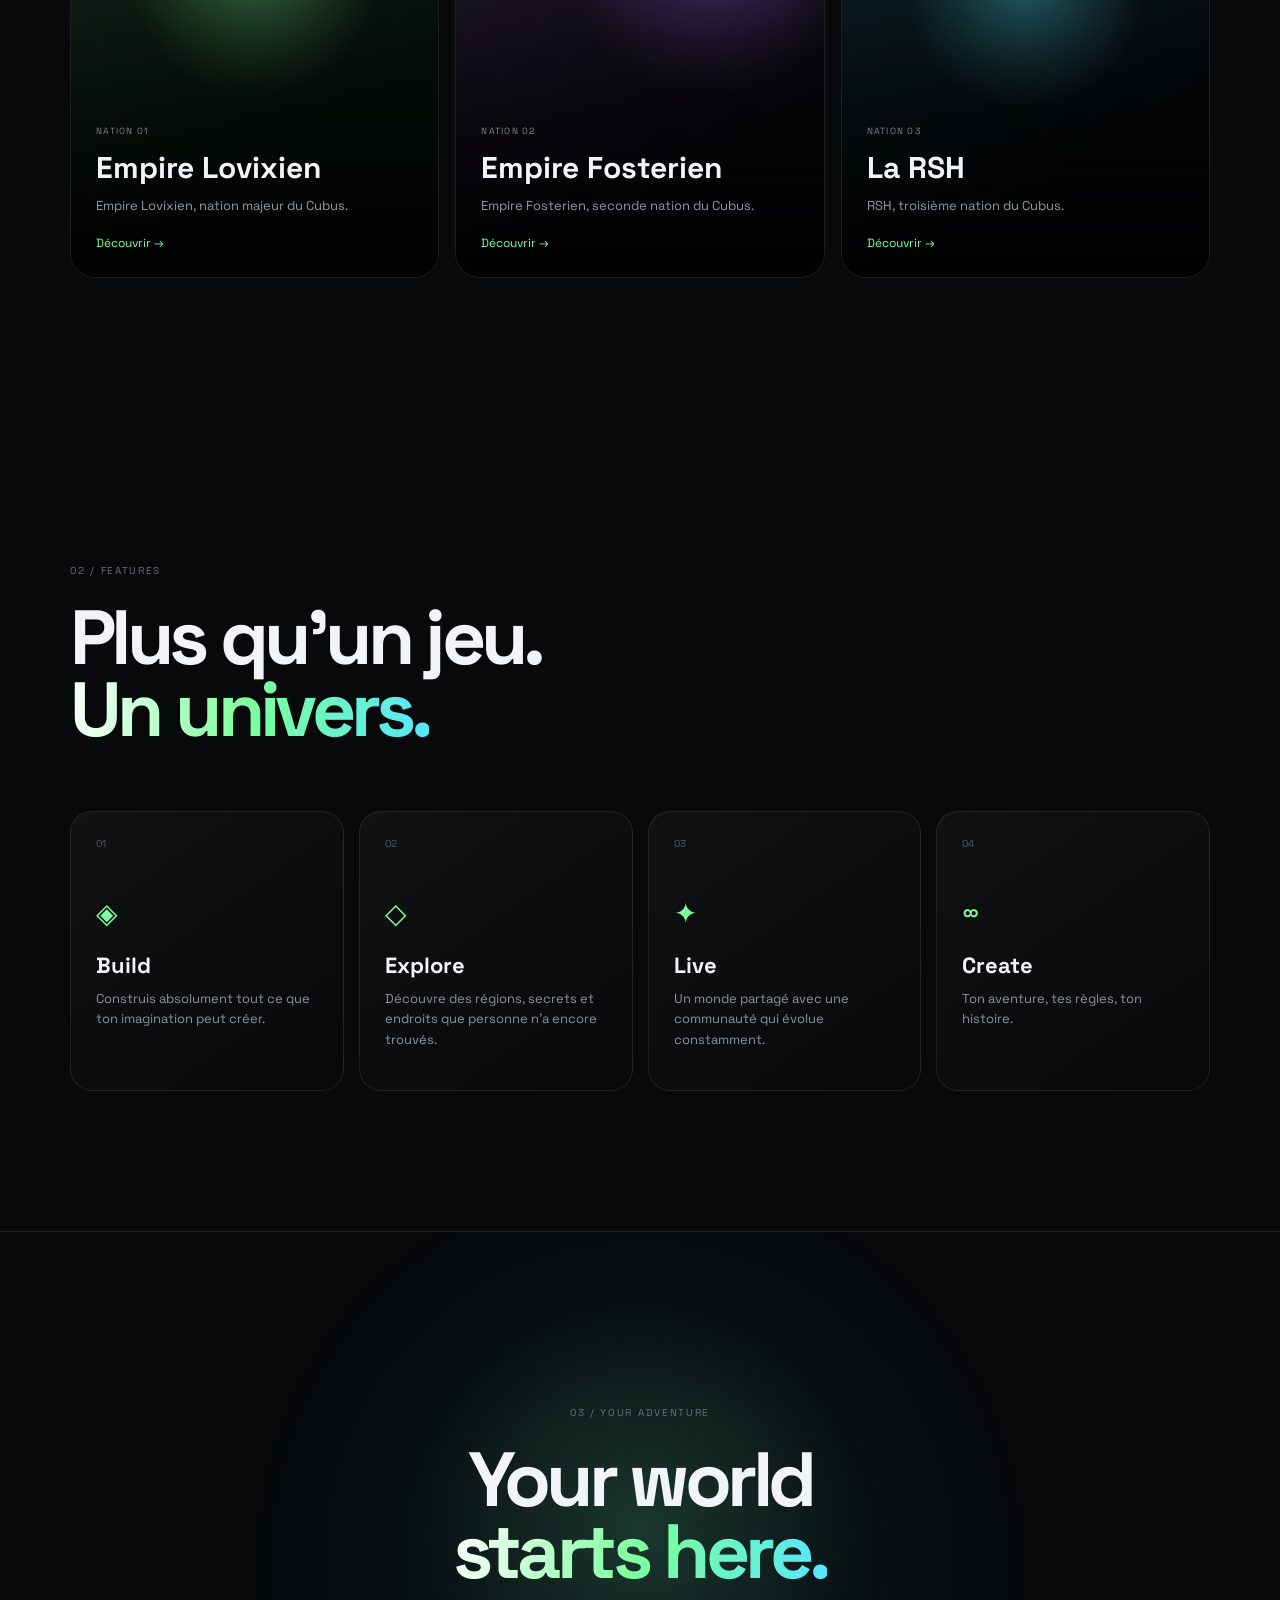
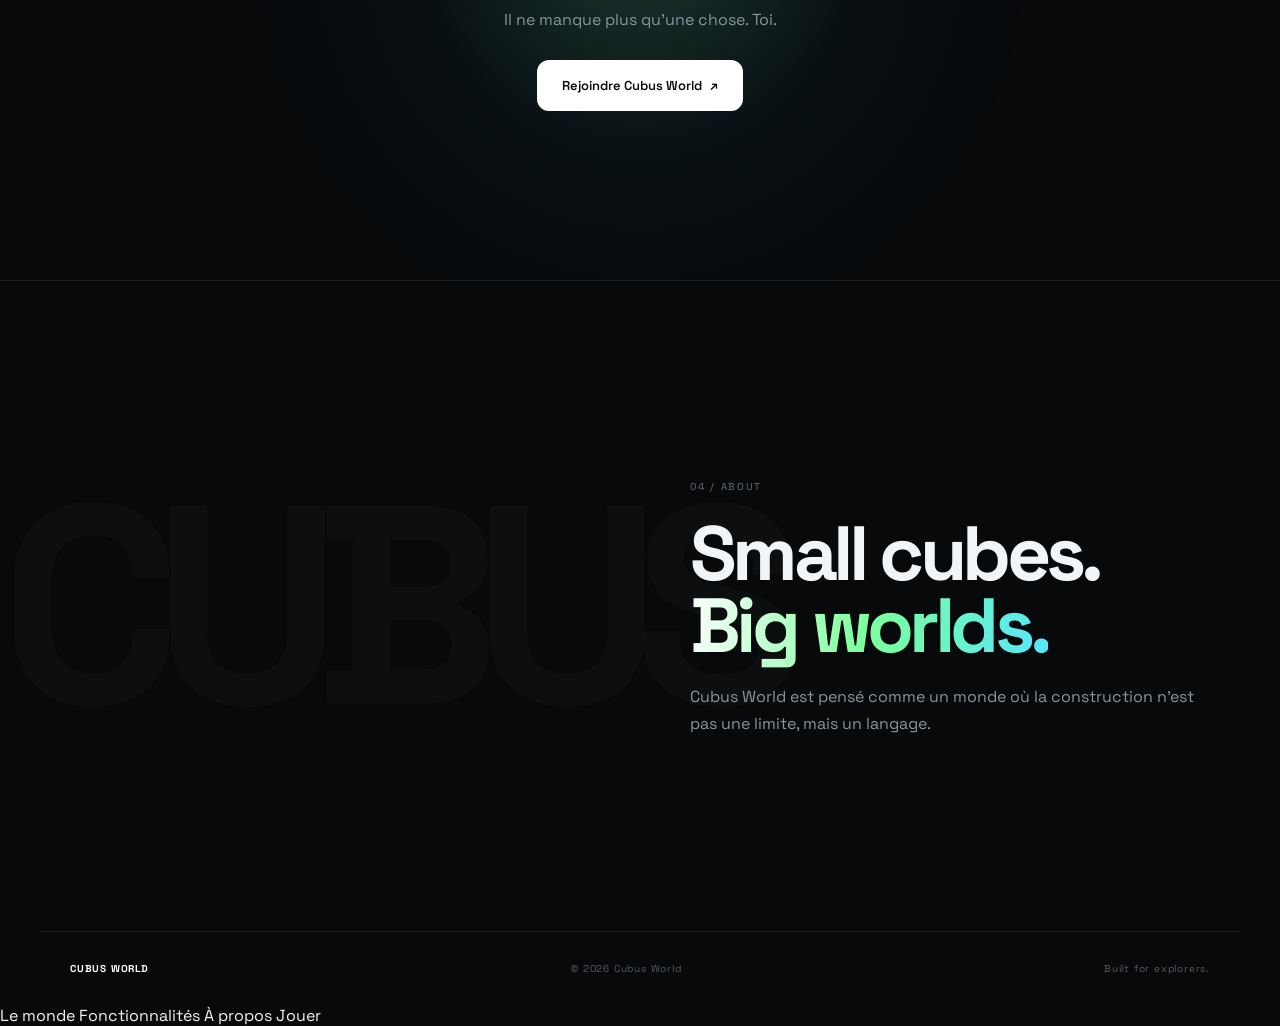
==== commit 2c93b7ee: "Fix typo in index.html paragraph" ====
--- a/index.html
+++ b/index.html
@@ -177,7 +177,7 @@
                         <h3>Empire Lovixien</h3>
 
                         <p>
-                            Empire Lovixien, la nation majeur du Cubus.
+                            Empire Lovixien, nation majeur du Cubus.
                         </p>
 
                         <a href="#">
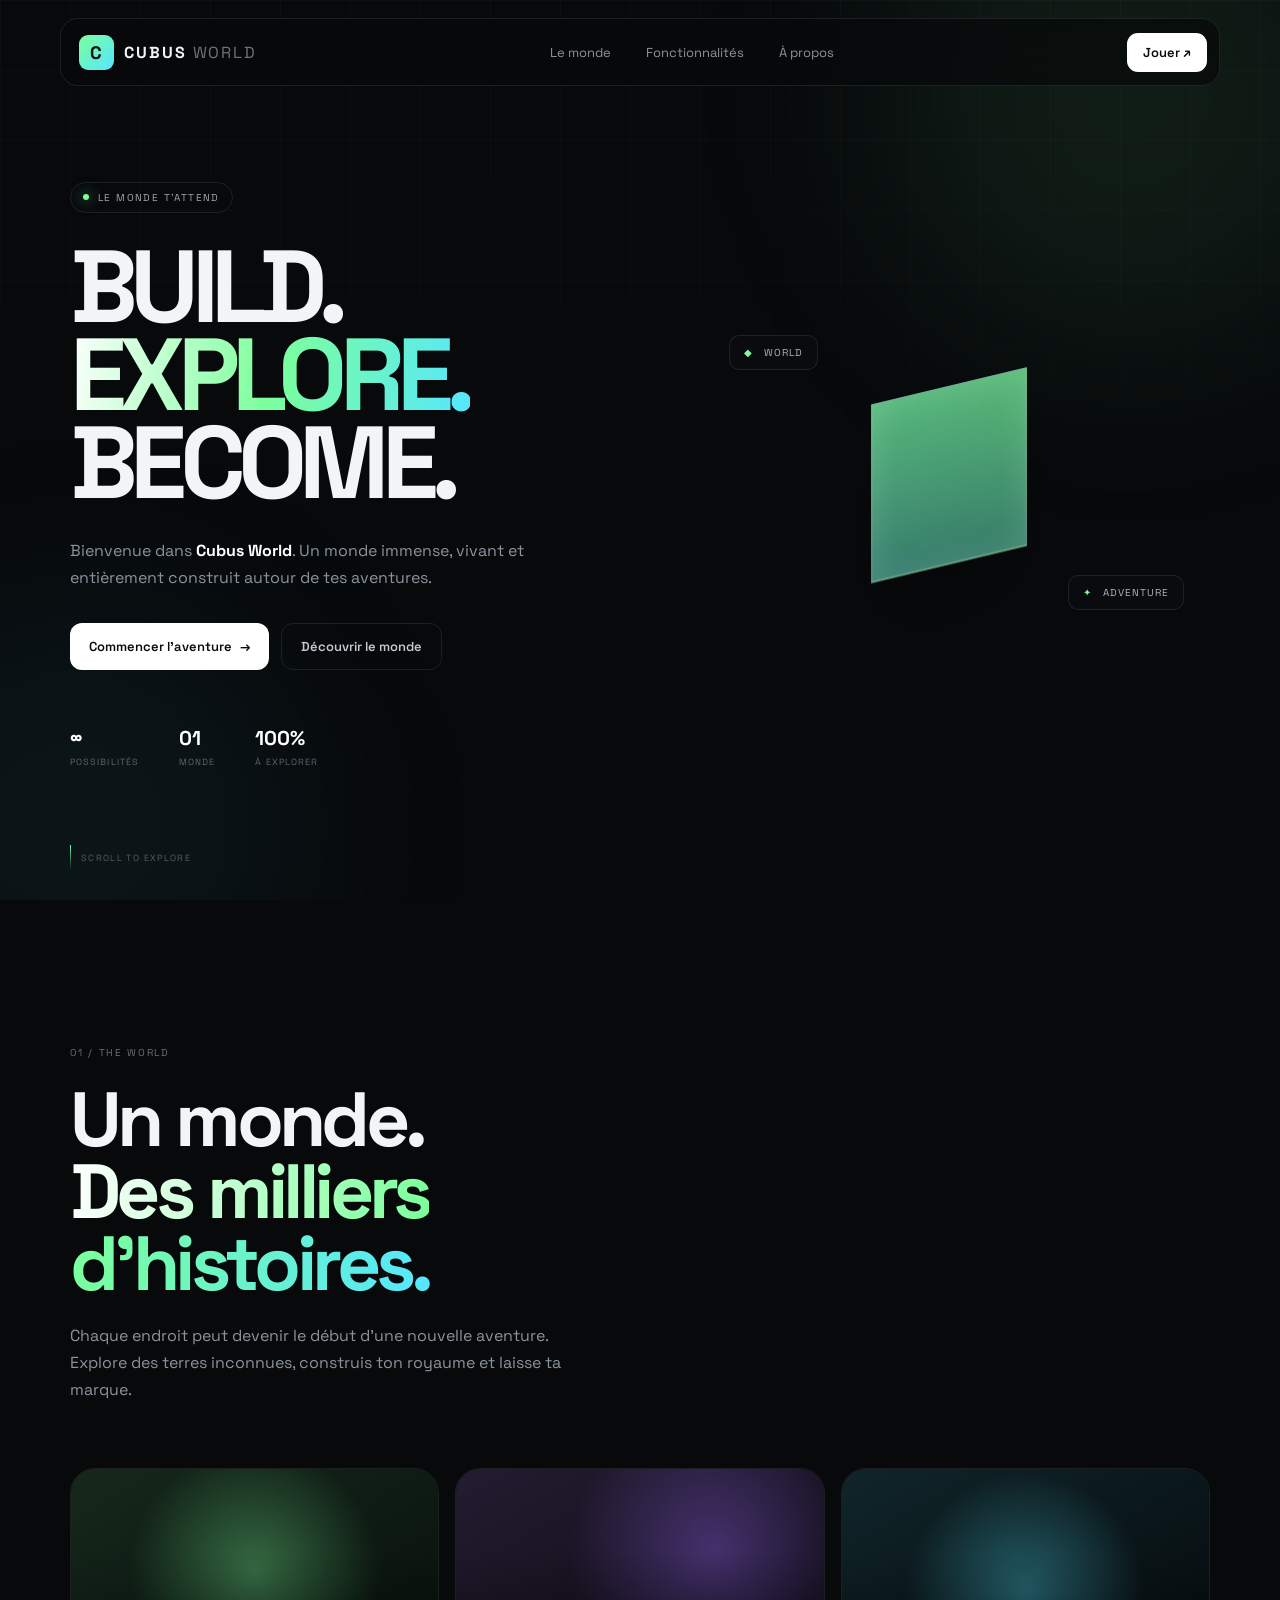
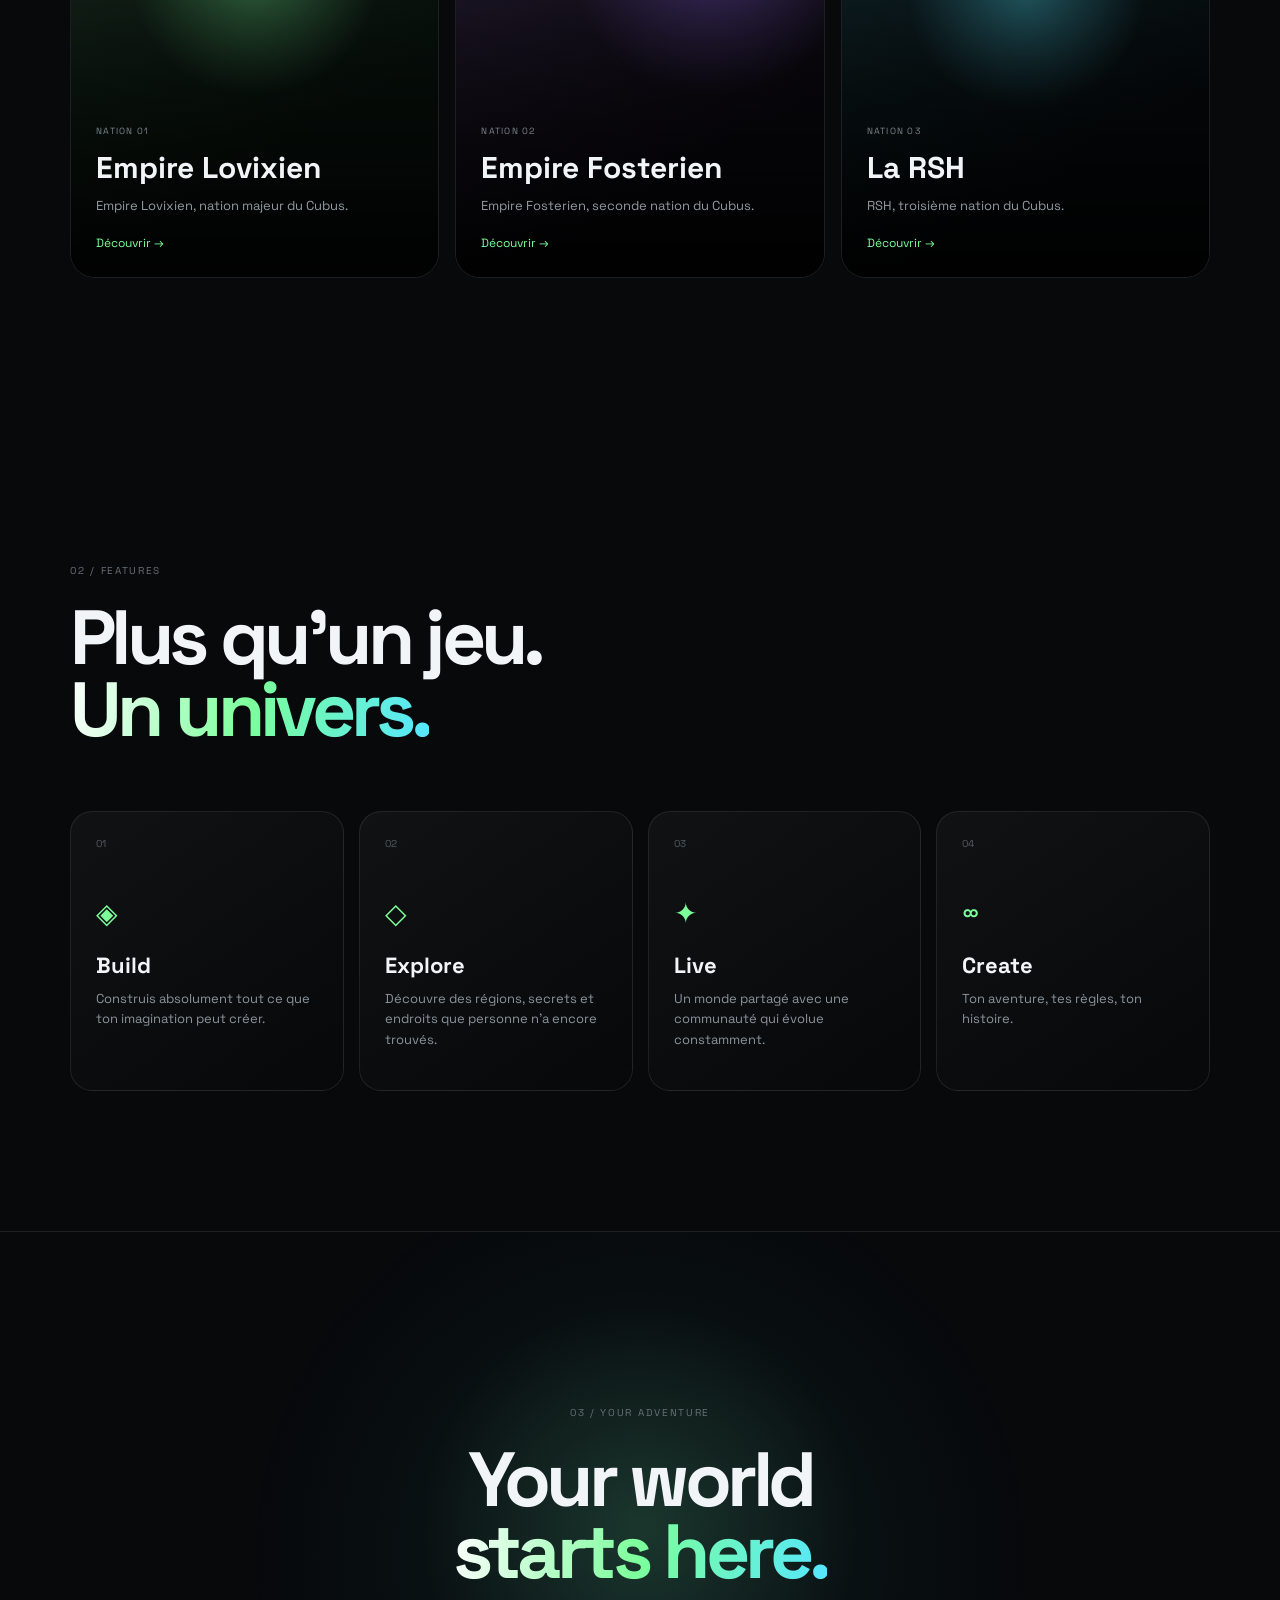
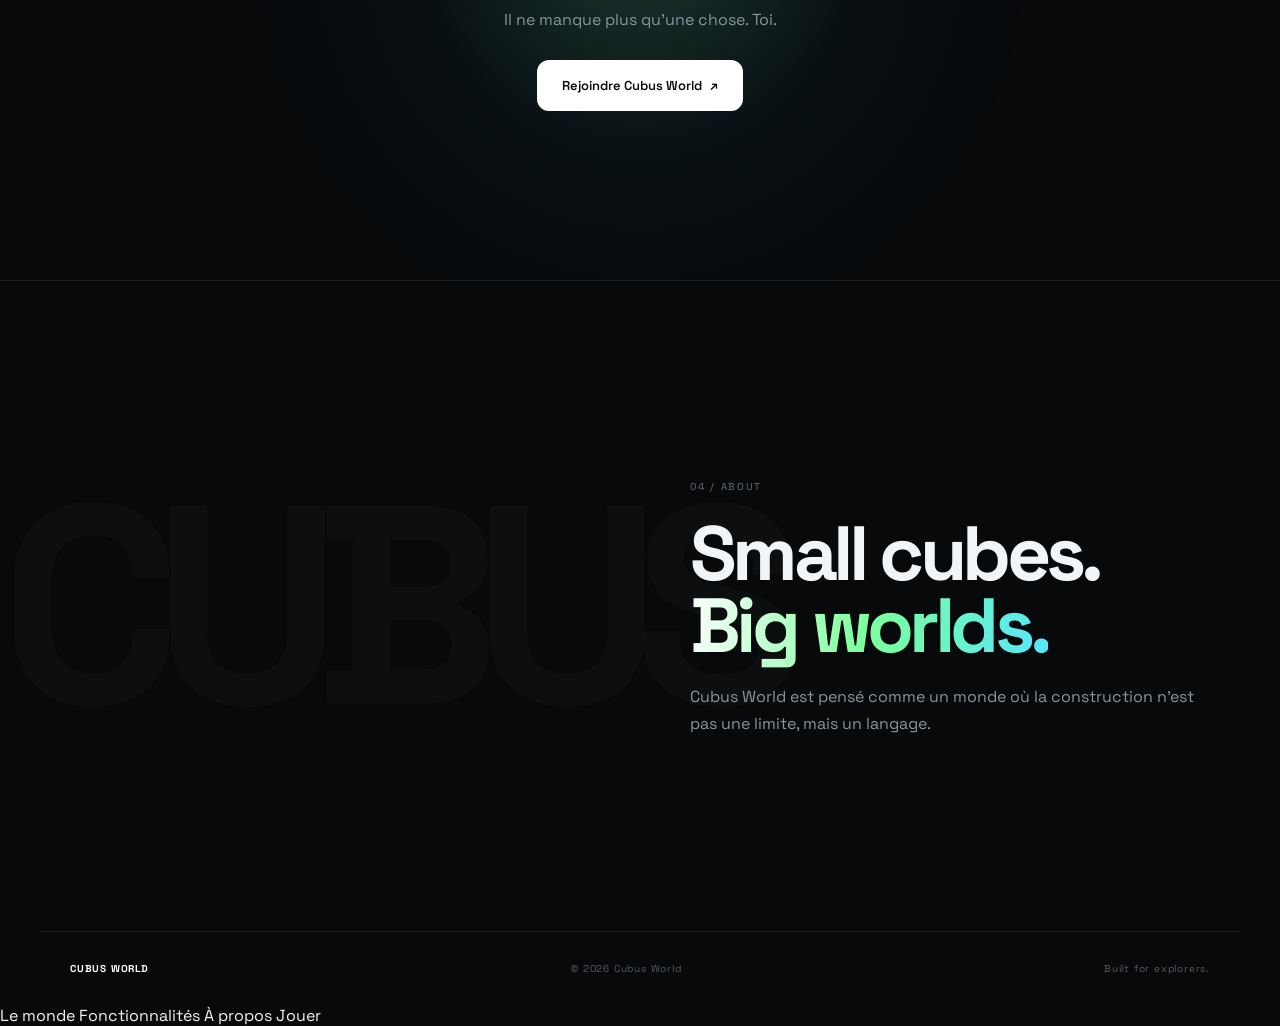
==== commit b5a14088: "Update play link to point to play.html" ====
--- a/index.html
+++ b/index.html
@@ -34,7 +34,7 @@
             <a href="#about">À propos</a>
         </nav>
 
-        <a href="#play" class="nav-button">
+        <a href="play.html" class="nav-button">
             Jouer <span>↗</span>
         </a>
 
@@ -74,7 +74,7 @@
 
                 <div class="hero-buttons">
 
-                    <a href="#play" class="button primary">
+                    <a href="play.html" class="button primary">
                         Commencer l'aventure
                         <span>→</span>
                     </a>
@@ -344,7 +344,7 @@
                     Toi.
                 </p>
 
-                <a href="#" class="button primary big">
+                <a href="play.html" class="button primary big">
                     Rejoindre Cubus World
                     <span>↗</span>
                 </a>
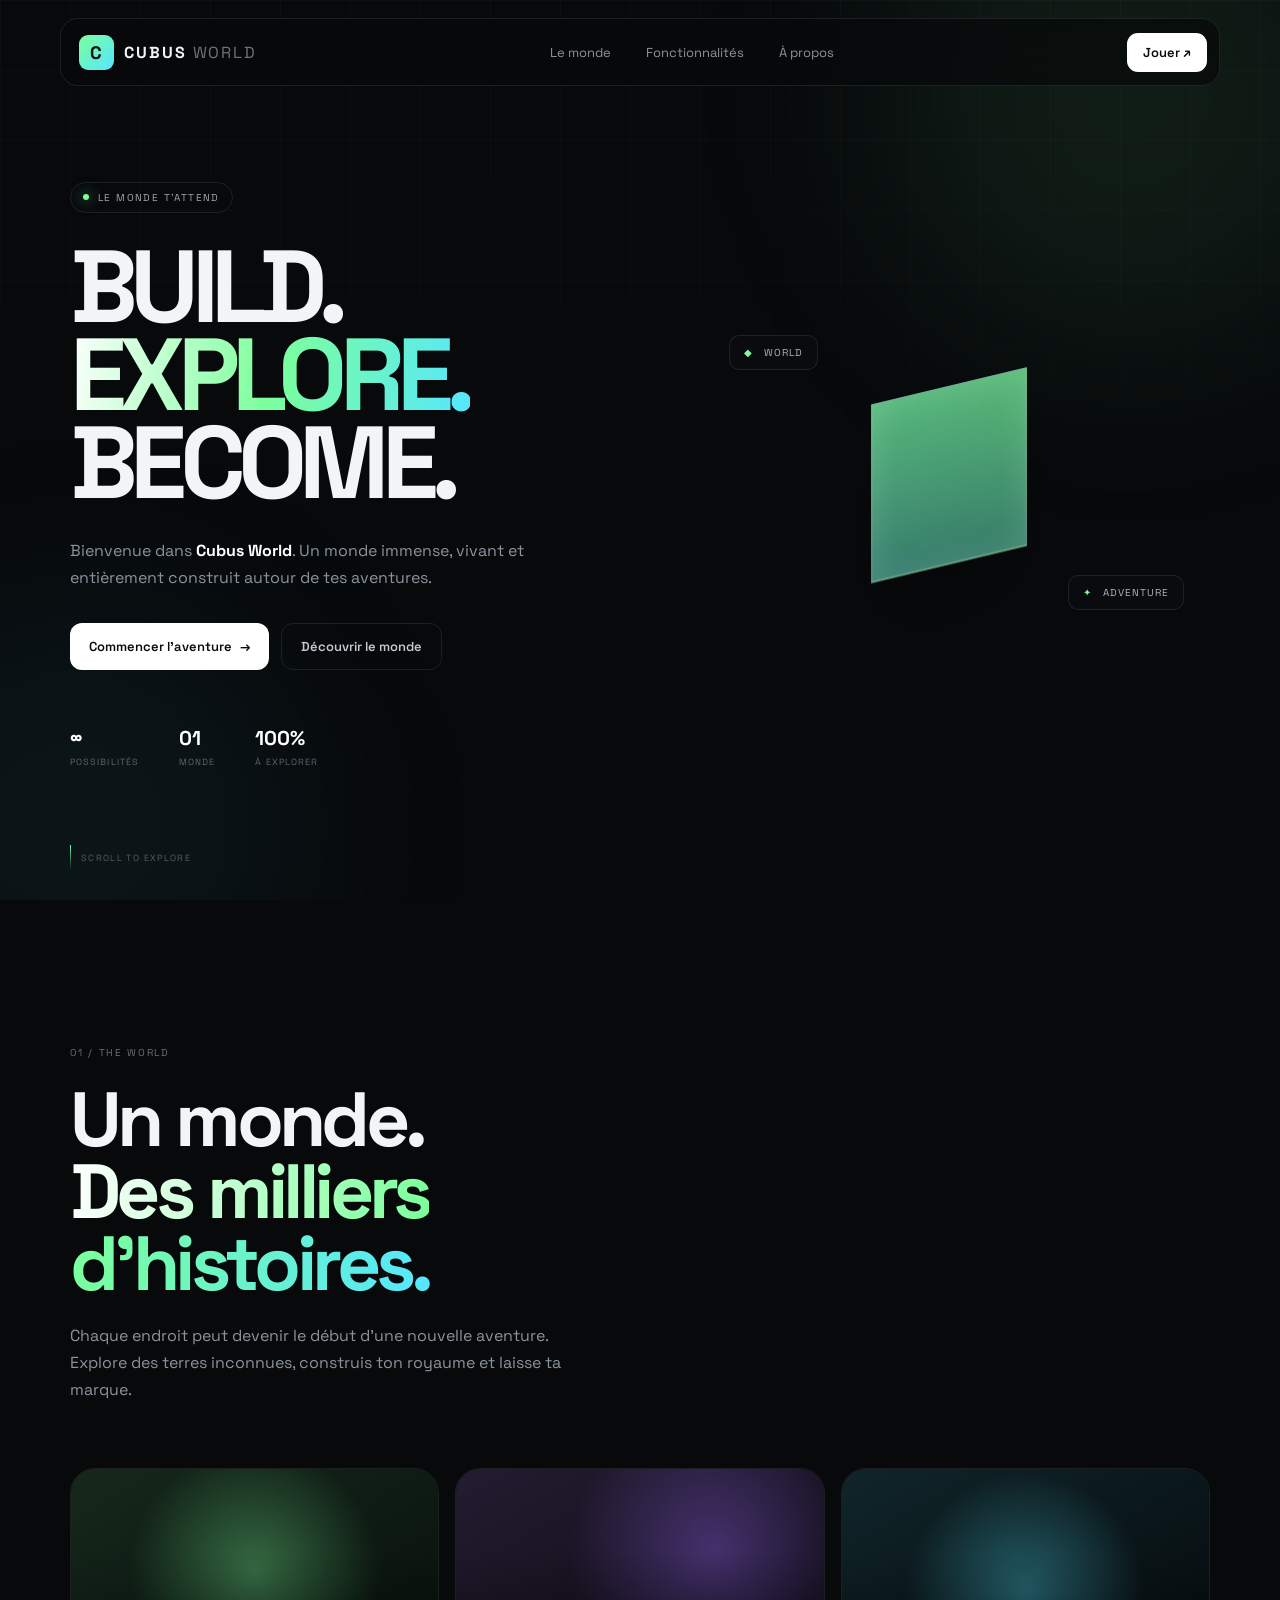
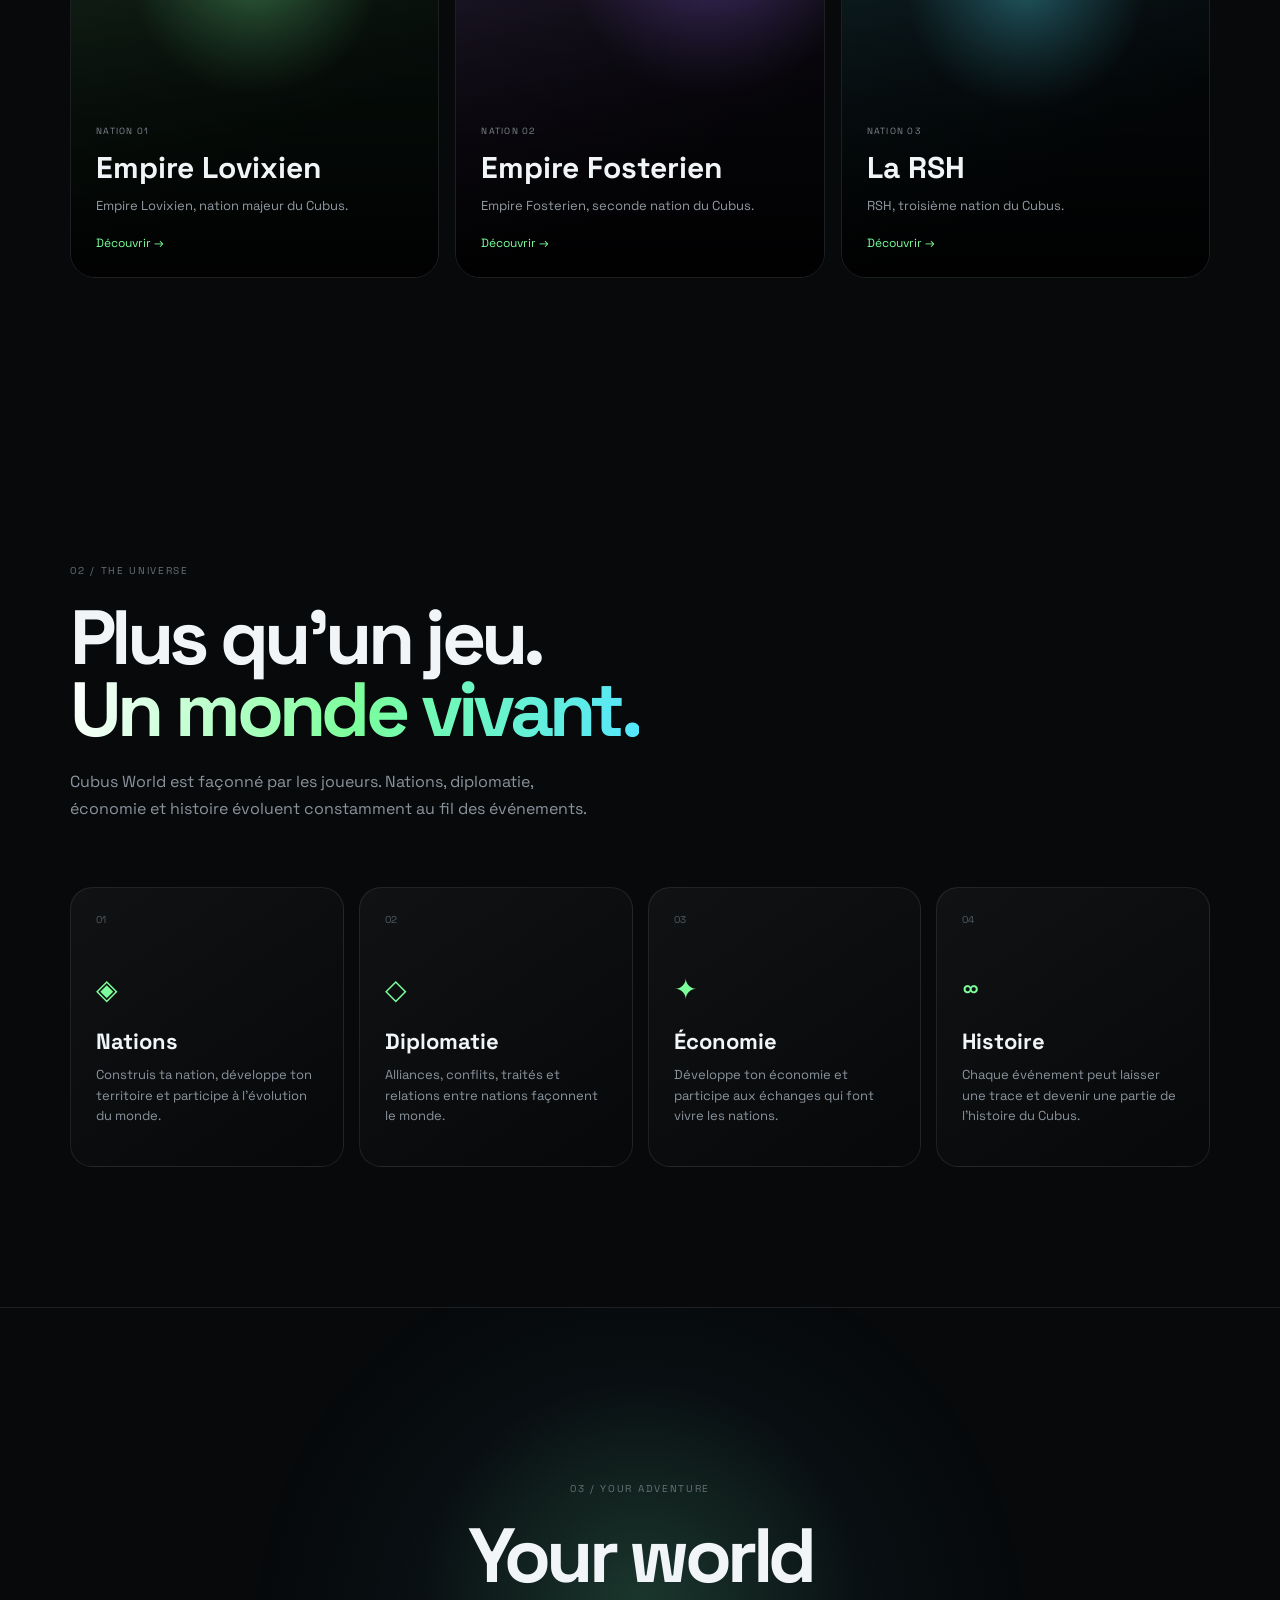
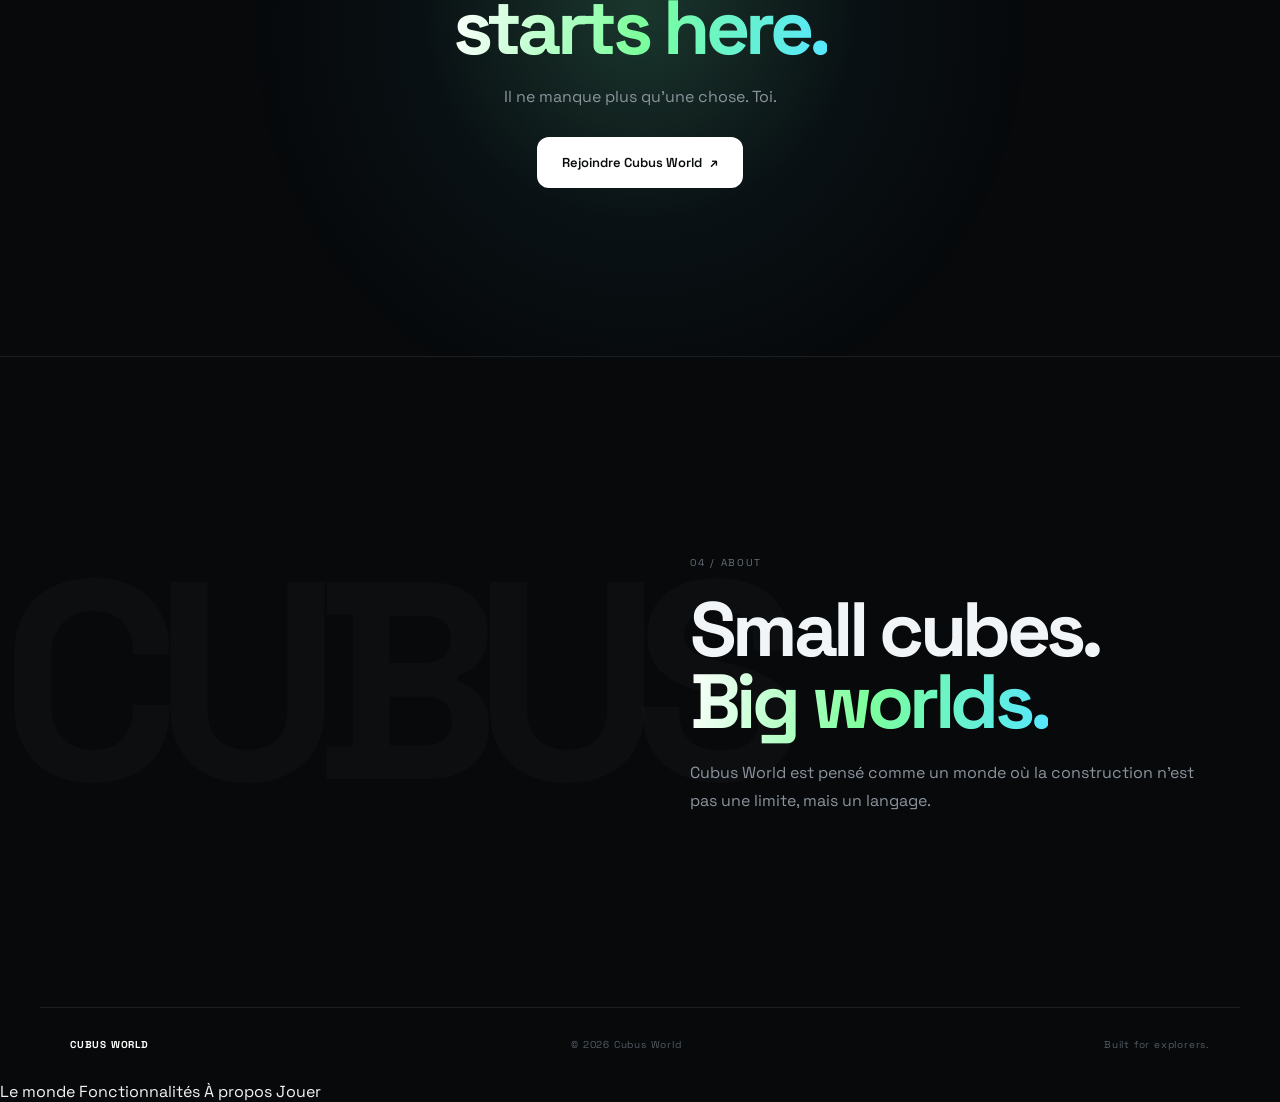
==== commit d1252f61: "Revise navigation links and feature descriptions Updated links and text content to enhance navigatio" ====
--- a/index.html
+++ b/index.html
@@ -180,7 +180,7 @@
                             Empire Lovixien, nation majeur du Cubus.
                         </p>
 
-                        <a href="#">
+                        <a href="nations.html">
                             Découvrir →
                         </a>
 
@@ -203,7 +203,7 @@
                             Empire Fosterien, seconde nation du Cubus.
                         </p>
 
-                        <a href="#">
+                        <a href="nations.html">
                             Découvrir →
                         </a>
 
@@ -226,7 +226,7 @@
                             RSH, troisième nation du Cubus.
                         </p>
 
-                        <a href="#">
+                        <a href="nations.html">
                             Découvrir →
                         </a>
 
@@ -244,14 +244,20 @@
 
             <div class="section-heading reveal">
 
-                <span class="kicker">02 / FEATURES</span>
+                <span class="kicker">02 / THE UNIVERSE</span>
 
                 <h2>
                     Plus qu'un jeu.
                     <br>
-                    <span>Un univers.</span>
+                    <span>Un monde vivant.</span>
                 </h2>
 
+                <p>
+                    Cubus World est façonné par les joueurs.
+                    Nations, diplomatie, économie et histoire
+                    évoluent constamment au fil des événements.
+                </p>
+
             </div>
 
 
@@ -263,11 +269,11 @@
 
                     <div class="feature-icon">◈</div>
 
-                    <h3>Build</h3>
+                    <h3>Nations</h3>
 
                     <p>
-                        Construis absolument tout ce que ton imagination
-                        peut créer.
+                        Construis ta nation, développe ton territoire
+                        et participe à l'évolution du monde.
                     </p>
 
                 </article>
@@ -279,11 +285,11 @@
 
                     <div class="feature-icon">◇</div>
 
-                    <h3>Explore</h3>
+                    <h3>Diplomatie</h3>
 
                     <p>
-                        Découvre des régions, secrets et endroits
-                        que personne n'a encore trouvés.
+                        Alliances, conflits, traités et relations
+                        entre nations façonnent le monde.
                     </p>
 
                 </article>
@@ -295,11 +301,11 @@
 
                     <div class="feature-icon">✦</div>
 
-                    <h3>Live</h3>
+                    <h3>Économie</h3>
 
                     <p>
-                        Un monde partagé avec une communauté
-                        qui évolue constamment.
+                        Développe ton économie et participe aux échanges
+                        qui font vivre les nations.
                     </p>
 
                 </article>
@@ -311,10 +317,11 @@
 
                     <div class="feature-icon">∞</div>
 
-                    <h3>Create</h3>
+                    <h3>Histoire</h3>
 
                     <p>
-                        Ton aventure, tes règles, ton histoire.
+                        Chaque événement peut laisser une trace
+                        et devenir une partie de l'histoire du Cubus.
                     </p>
 
                 </article>
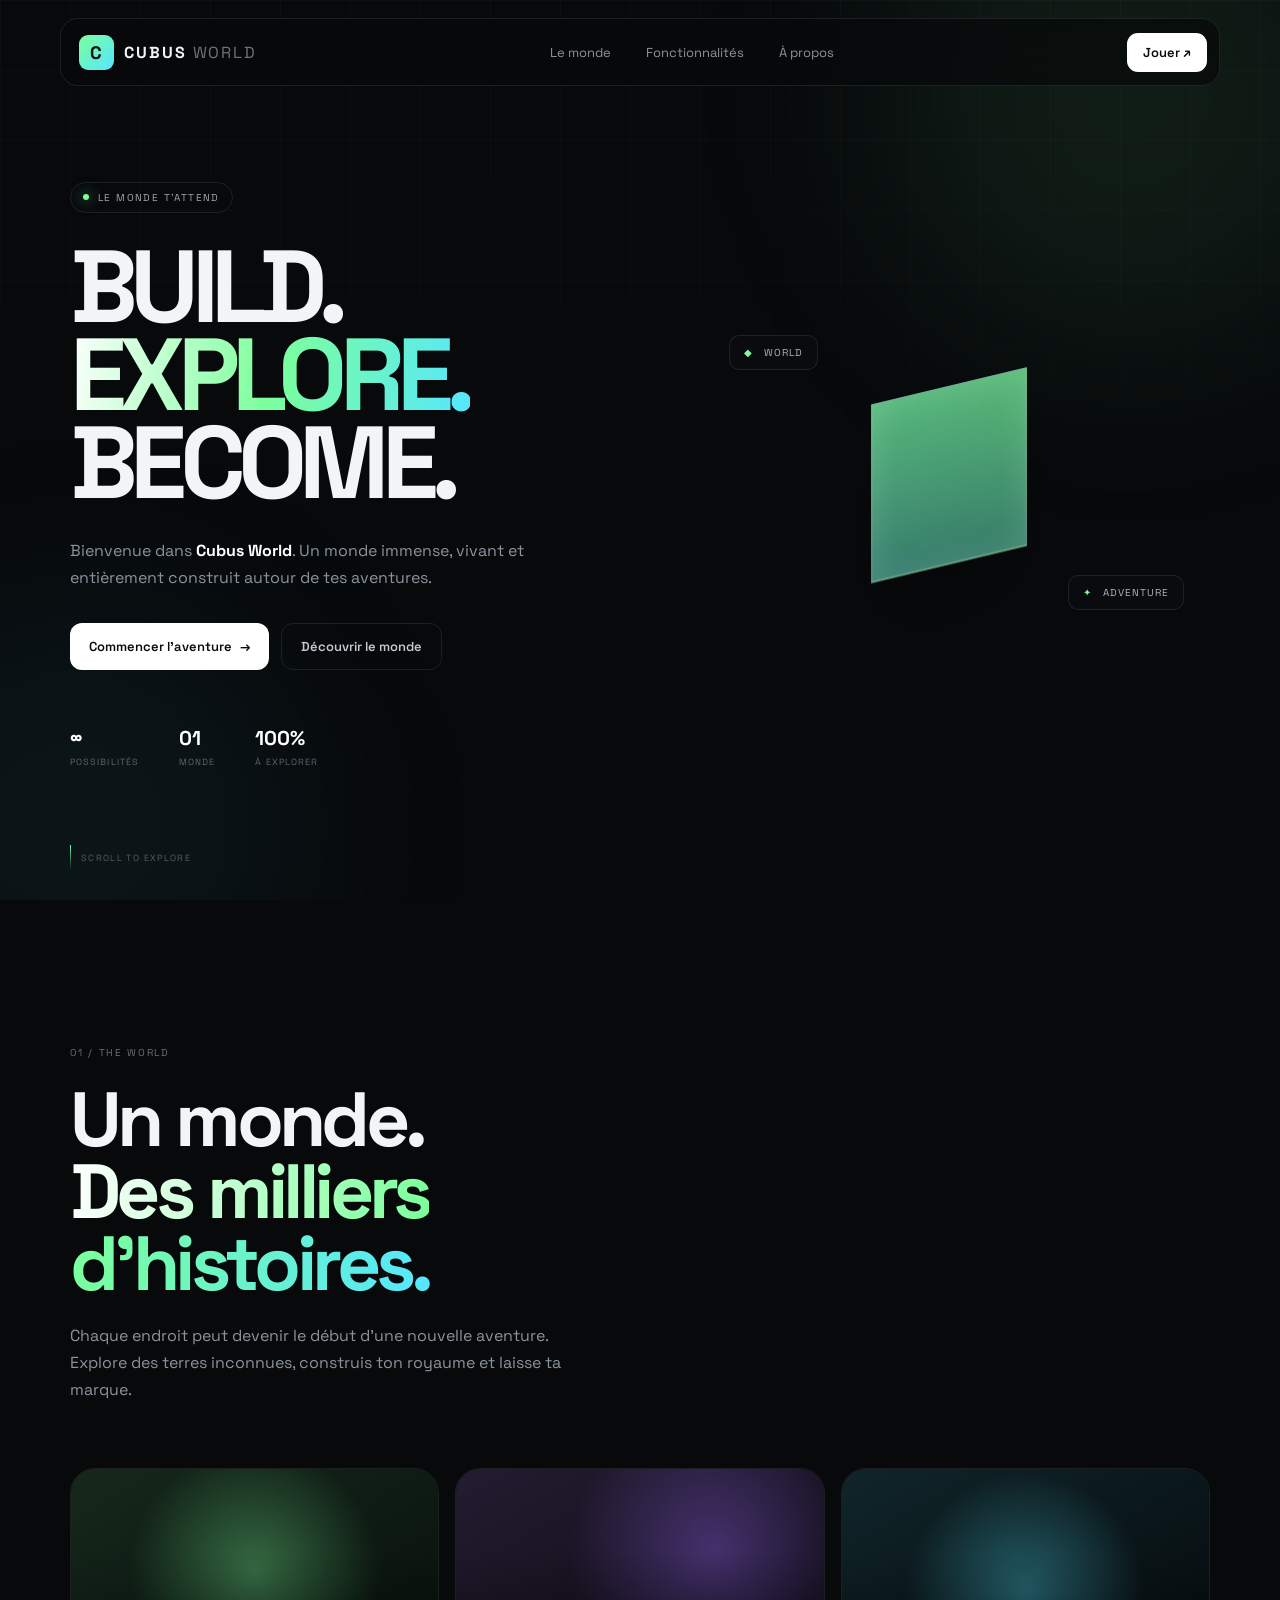
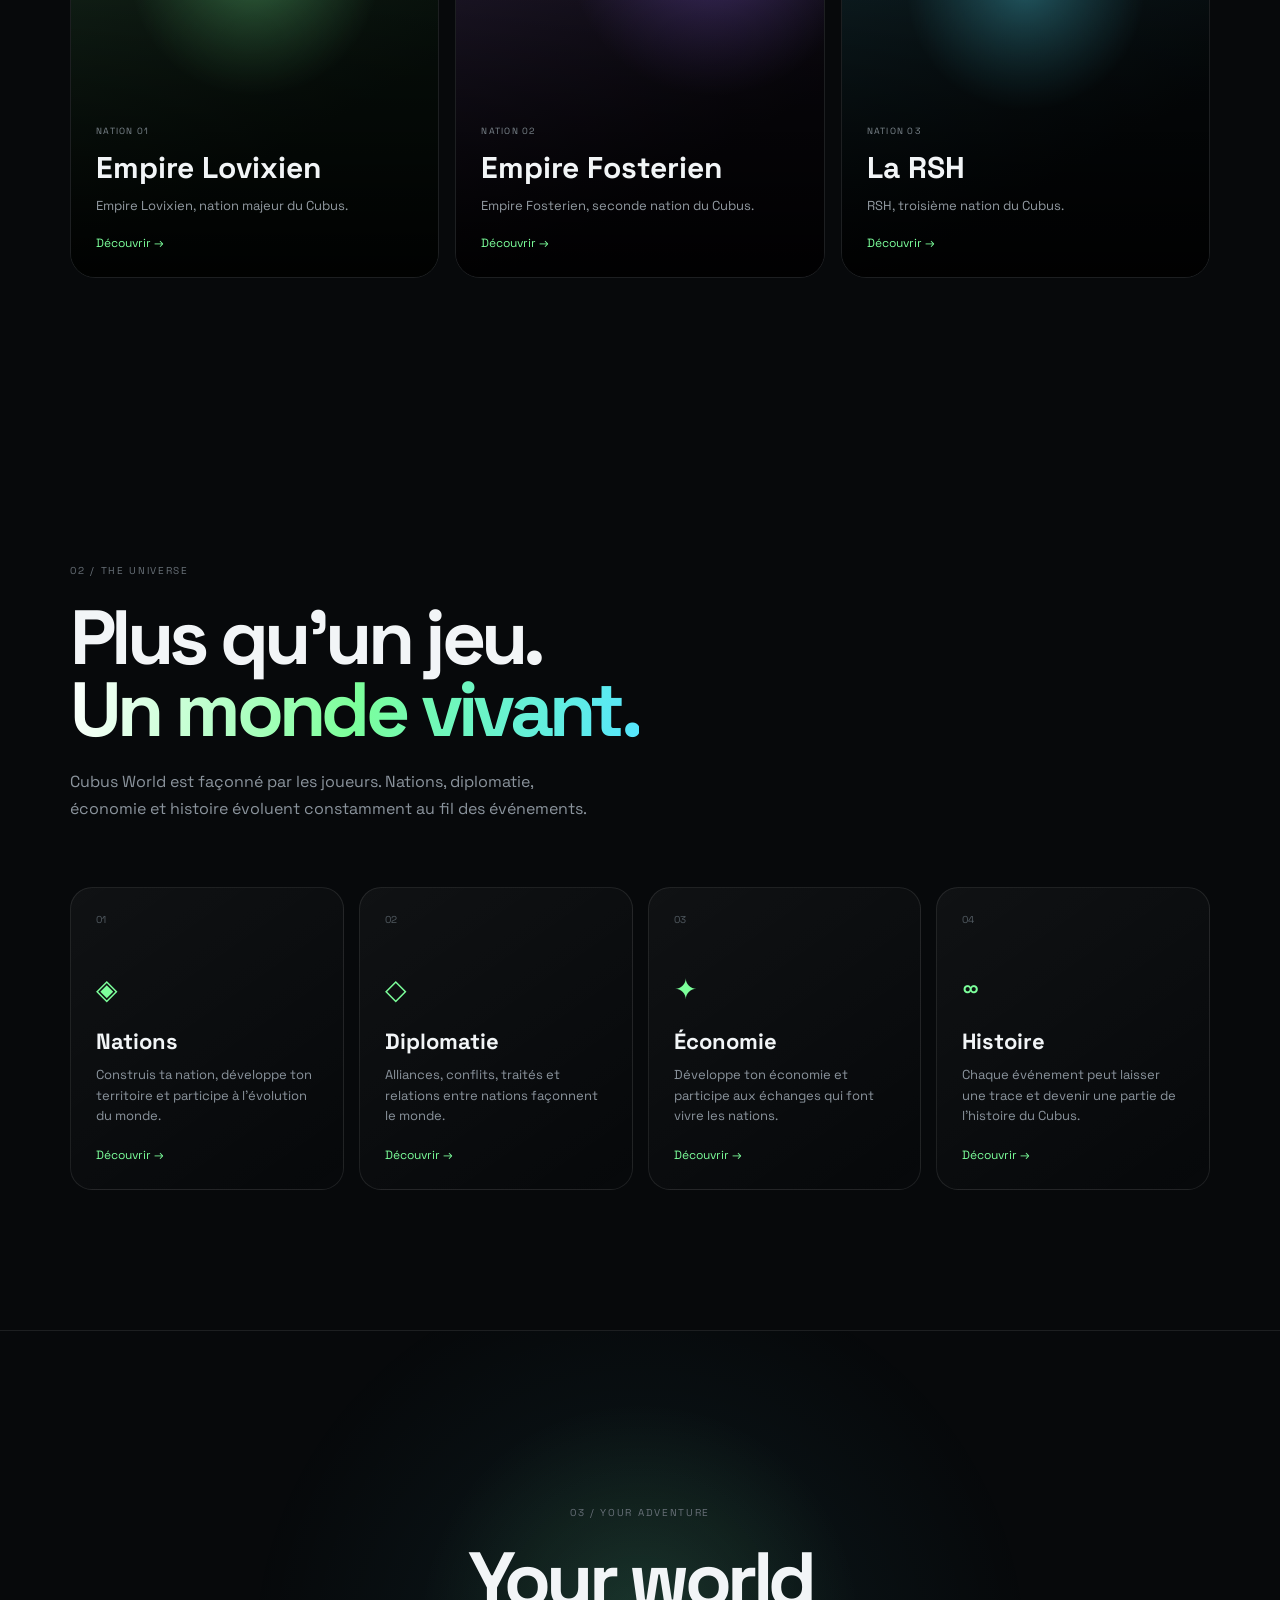
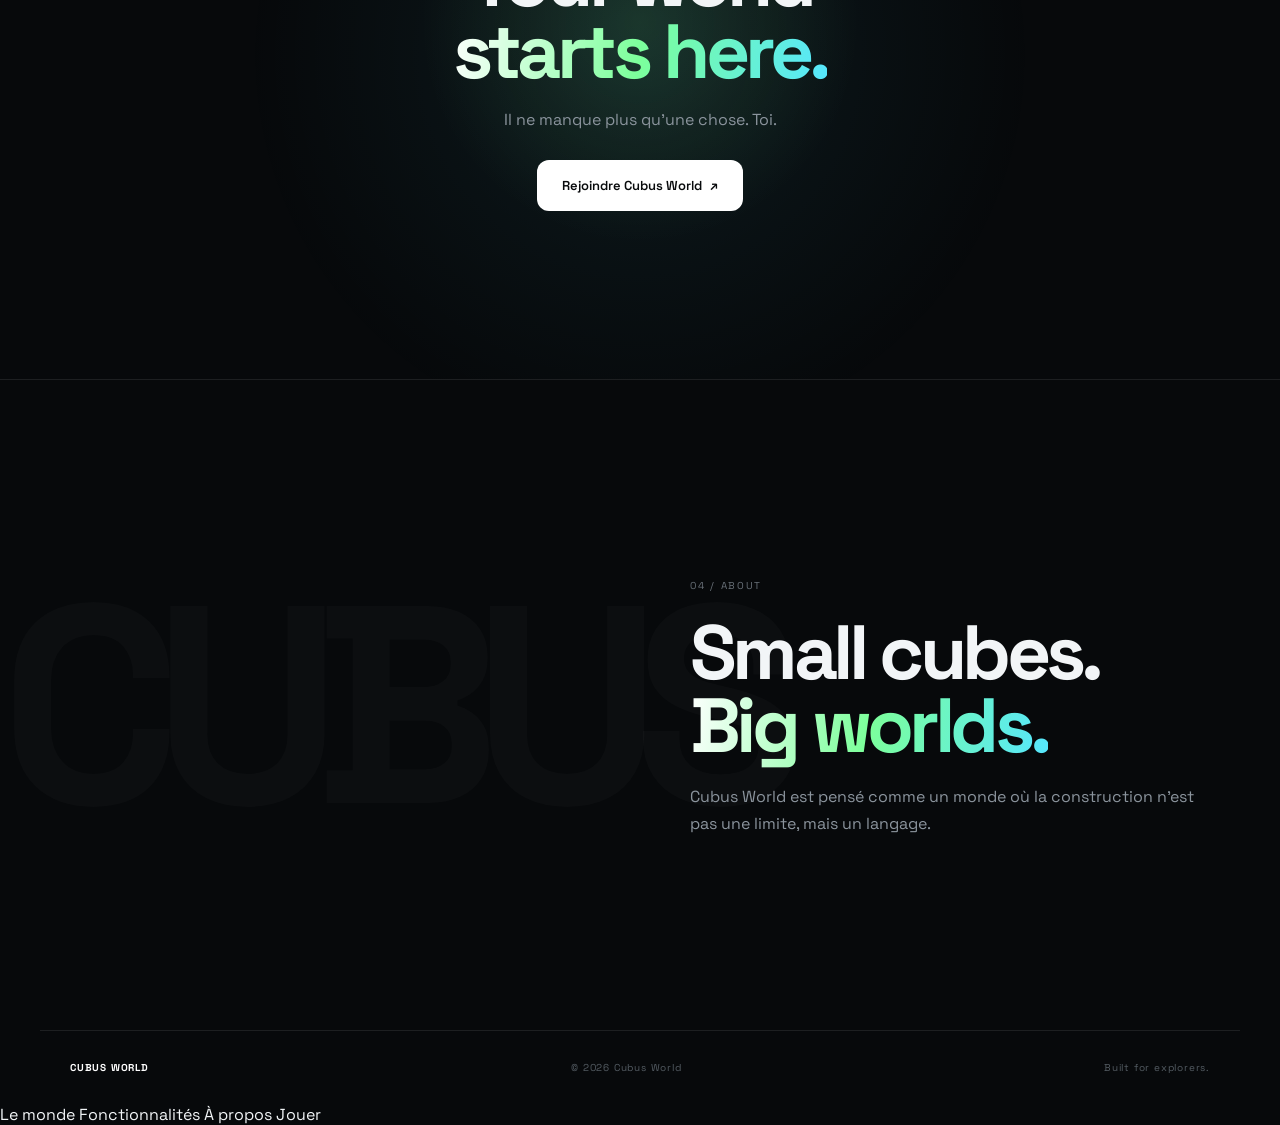
==== commit 190d79f8: "Refactor feature articles and links in index.html" ====
--- a/index.html
+++ b/index.html
@@ -265,66 +265,82 @@
 
                 <article class="feature reveal">
 
-                    <div class="feature-number">01</div>
-
-                    <div class="feature-icon">◈</div>
-
-                    <h3>Nations</h3>
-
-                    <p>
-                        Construis ta nation, développe ton territoire
-                        et participe à l'évolution du monde.
-                    </p>
-
-                </article>
-
-
-                <article class="feature reveal delay">
-
-                    <div class="feature-number">02</div>
-
-                    <div class="feature-icon">◇</div>
-
-                    <h3>Diplomatie</h3>
-
-                    <p>
-                        Alliances, conflits, traités et relations
-                        entre nations façonnent le monde.
-                    </p>
-
-                </article>
-
-
-                <article class="feature reveal">
-
-                    <div class="feature-number">03</div>
-
-                    <div class="feature-icon">✦</div>
-
-                    <h3>Économie</h3>
-
-                    <p>
-                        Développe ton économie et participe aux échanges
-                        qui font vivre les nations.
-                    </p>
-
-                </article>
-
-
-                <article class="feature reveal delay">
-
-                    <div class="feature-number">04</div>
-
-                    <div class="feature-icon">∞</div>
-
-                    <h3>Histoire</h3>
-
-                    <p>
-                        Chaque événement peut laisser une trace
-                        et devenir une partie de l'histoire du Cubus.
-                    </p>
-
-                </article>
+    <div class="feature-number">01</div>
+
+    <div class="feature-icon">◈</div>
+
+    <h3>Nations</h3>
+
+    <p>
+        Construis ta nation, développe ton territoire
+        et participe à l'évolution du monde.
+    </p>
+
+    <a href="nations.html" class="feature-link">
+        Découvrir →
+    </a>
+
+</article>
+
+
+<article class="feature reveal delay">
+
+    <div class="feature-number">02</div>
+
+    <div class="feature-icon">◇</div>
+
+    <h3>Diplomatie</h3>
+
+    <p>
+        Alliances, conflits, traités et relations
+        entre nations façonnent le monde.
+    </p>
+
+    <a href="nations.html" class="feature-link">
+        Découvrir →
+    </a>
+
+</article>
+
+
+<article class="feature reveal">
+
+    <div class="feature-number">03</div>
+
+    <div class="feature-icon">✦</div>
+
+    <h3>Économie</h3>
+
+    <p>
+        Développe ton économie et participe aux échanges
+        qui font vivre les nations.
+    </p>
+
+    <a href="nations.html" class="feature-link">
+        Découvrir →
+    </a>
+
+</article>
+
+
+<article class="feature reveal delay">
+
+    <div class="feature-number">04</div>
+
+    <div class="feature-icon">∞</div>
+
+    <h3>Histoire</h3>
+
+    <p>
+        Chaque événement peut laisser une trace
+        et devenir une partie de l'histoire du Cubus.
+    </p>
+
+    <a href="nations.html" class="feature-link">
+        Découvrir →
+    </a>
+
+</article>
 
             </div>
 
--- a/style.css
+++ b/style.css
@@ -922,6 +922,21 @@
 
     line-height: 1.6;
 }
+.feature-link {
+    display: inline-block;
+
+    margin-top: 20px;
+
+    font-size: 12px;
+
+    color: var(--green);
+
+    transition: .25s;
+}
+
+.feature-link:hover {
+    transform: translateX(5px);
+}
 
 
 /* =========================
